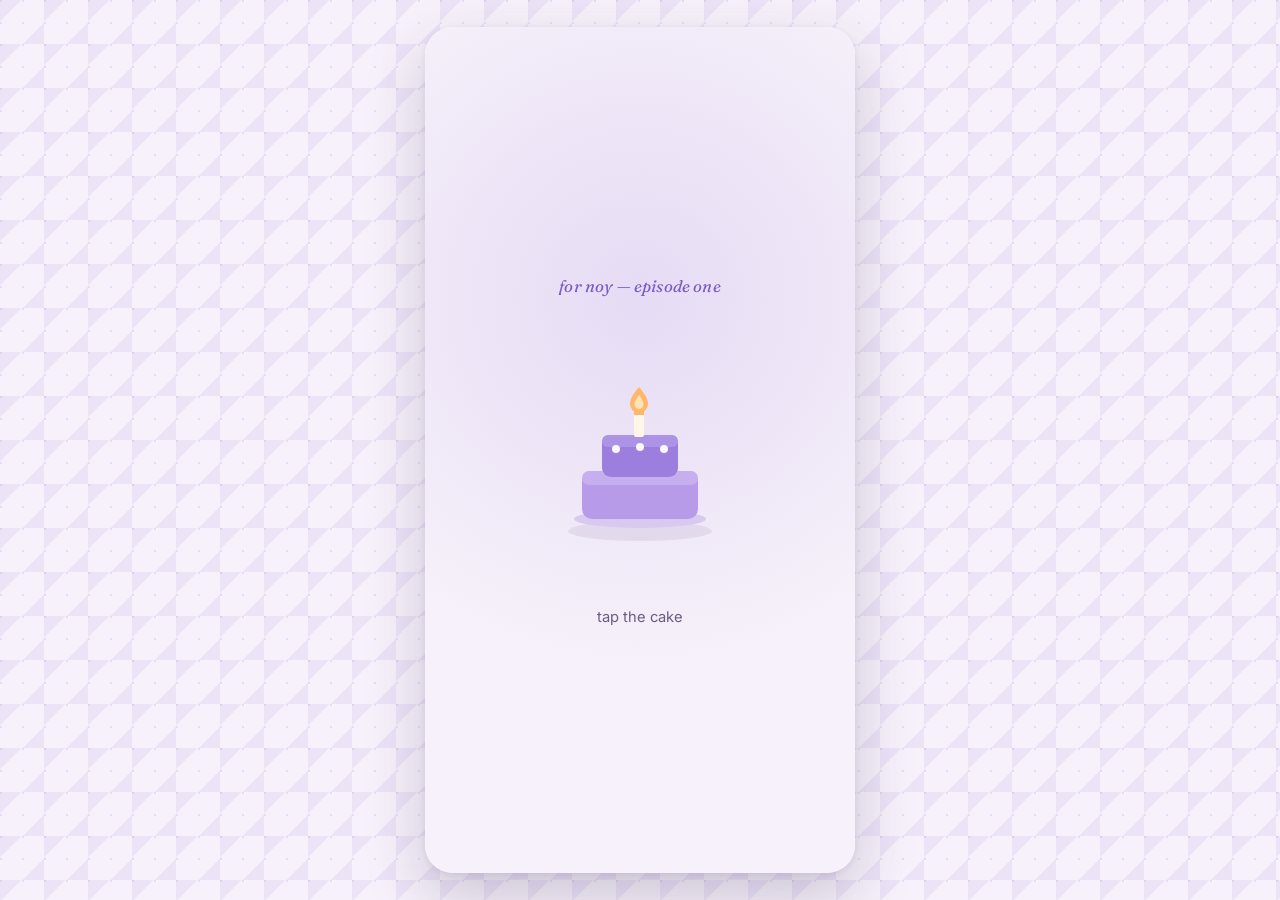
==== index.html @ b40fcf57 "Add files via upload" ====
<!DOCTYPE html>
<html lang="en">
<head>
<meta charset="UTF-8">
<meta name="viewport" content="width=device-width, initial-scale=1.0, maximum-scale=1.0">
<title>happy 21st, noy 🕯️</title>
<link rel="stylesheet" href="style.css">
</head>
<body>

<div class="frame" id="frame">

  <!-- ============ PAGE 1: LANDING — cake only ============ -->
  <section class="page is-active" id="page-landing" data-page="landing">
    <p class="landing-eyebrow">for noy — episode one</p>
    <button class="cake-tap-zone" id="landing-cake-btn" aria-label="Tap the cake to begin">
      <div class="cake-wrap" id="landing-cake">
        <!-- cake svg injected here by script.js (shared with finale) -->
      </div>
    </button>
    <p class="prompt-text">tap the cake</p>
  </section>

  <!-- ============ PAGE 2: MENU ============ -->
  <section class="page" id="page-menu" data-page="menu">
    <div class="menu-header">
      <h1 class="menu-title">happy 21st, noy</h1>
      <p class="menu-sub">pick where to start</p>
    </div>
    <div class="menu-grid">
      <button class="menu-card" data-goto="photos">
        <svg class="icon" viewBox="0 0 24 24" fill="none" stroke="currentColor" stroke-width="1.6"><rect x="3" y="5" width="18" height="15" rx="2"/><circle cx="8.5" cy="10.5" r="1.5"/><path d="M21 16l-5-5-9 9"/></svg>
        <span class="label">Photos</span>
      </button>
      <button class="menu-card" data-goto="music">
        <svg class="icon" viewBox="0 0 24 24" fill="none" stroke="currentColor" stroke-width="1.6"><path d="M9 18V5l12-2v13"/><circle cx="6" cy="18" r="3"/><circle cx="18" cy="16" r="3"/></svg>
        <span class="label">Music</span>
      </button>
      <button class="menu-card" data-goto="video">
        <svg class="icon" viewBox="0 0 24 24" fill="none" stroke="currentColor" stroke-width="1.6"><rect x="2" y="5" width="15" height="14" rx="2"/><path d="M17 10l5-3v10l-5-3"/></svg>
        <span class="label">Video</span>
      </button>
      <button class="menu-card" data-goto="flowers">
        <svg class="icon" viewBox="0 0 24 24" fill="none" stroke="currentColor" stroke-width="1.6"><circle cx="12" cy="8" r="3"/><circle cx="7" cy="13" r="3"/><circle cx="17" cy="13" r="3"/><path d="M12 21v-7"/></svg>
        <span class="label">Flowers</span>
      </button>
      <button class="menu-card" data-goto="letter" style="grid-column: 1 / -1;">
        <svg class="icon" viewBox="0 0 24 24" fill="none" stroke="currentColor" stroke-width="1.6"><rect x="3" y="5" width="18" height="14" rx="2"/><path d="M3 6l9 7 9-7"/></svg>
        <span class="label">The Letter</span>
      </button>
      <button class="menu-card finale-card" data-goto="finale">
        <svg class="icon" viewBox="0 0 24 24" fill="none" stroke="currentColor" stroke-width="1.6"><path d="M12 2c0 2-2 3-2 5a2 2 0 0 0 4 0c0-2-2-3-2-5z"/><path d="M6 21v-7a6 6 0 0 1 12 0v7"/><path d="M4 21h16"/></svg>
        <span class="label">One More Thing</span>
      </button>
    </div>
  </section>

  <!-- ============ PAGE 3: PHOTOS ============ -->
  <section class="page" id="page-photos" data-page="photos">
    <div class="subpage-header">
      <button class="back-btn" data-back aria-label="Back to menu">
        <svg width="18" height="18" viewBox="0 0 24 24" fill="none" stroke="currentColor" stroke-width="2"><path d="M15 18l-6-6 6-6"/></svg>
      </button>
      <h2 class="subpage-title">Photos</h2>
    </div>
    <div class="subpage-body">
      <div class="photo-grid" id="photo-grid"></div>
    </div>
  </section>

  <!-- ============ PAGE 4: MUSIC ============ -->
  <section class="page" id="page-music" data-page="music">
    <div class="subpage-header">
      <button class="back-btn" data-back aria-label="Back to menu">
        <svg width="18" height="18" viewBox="0 0 24 24" fill="none" stroke="currentColor" stroke-width="2"><path d="M15 18l-6-6 6-6"/></svg>
      </button>
      <h2 class="subpage-title">Music</h2>
    </div>
    <div class="subpage-body">
      <div class="music-featured">
        <p class="music-featured-label">featured track</p>
        <p class="music-featured-title" id="featured-title"></p>
        <p class="music-featured-artist" id="featured-artist"></p>
        <div id="featured-embed-slot"></div>
      </div>
      <ul class="tracklist" id="tracklist"></ul>
    </div>
  </section>

  <!-- ============ PAGE 5: VIDEO ============ -->
  <section class="page" id="page-video" data-page="video">
    <div class="subpage-header">
      <button class="back-btn" data-back aria-label="Back to menu">
        <svg width="18" height="18" viewBox="0 0 24 24" fill="none" stroke="currentColor" stroke-width="2"><path d="M15 18l-6-6 6-6"/></svg>
      </button>
      <h2 class="subpage-title">Video</h2>
    </div>
    <div class="subpage-body">
      <div class="video-wrap" id="video-wrap"></div>
    </div>
  </section>

  <!-- ============ PAGE 6: FLOWERS ============ -->
  <section class="page" id="page-flowers" data-page="flowers">
    <div class="subpage-header">
      <button class="back-btn" data-back aria-label="Back to menu">
        <svg width="18" height="18" viewBox="0 0 24 24" fill="none" stroke="currentColor" stroke-width="2"><path d="M15 18l-6-6 6-6"/></svg>
      </button>
      <h2 class="subpage-title">Flowers</h2>
    </div>
    <div class="subpage-body">
      <div class="flower-field" id="flower-field"></div>
      <div id="flower-notes"></div>
    </div>
  </section>

  <!-- ============ PAGE 7: LETTER ============ -->
  <section class="page" id="page-letter" data-page="letter">
    <div class="subpage-header">
      <button class="back-btn" data-back aria-label="Back to menu">
        <svg width="18" height="18" viewBox="0 0 24 24" fill="none" stroke="currentColor" stroke-width="2"><path d="M15 18l-6-6 6-6"/></svg>
      </button>
      <h2 class="subpage-title">The Letter</h2>
    </div>
    <div class="subpage-body">
      <p class="letter-body" id="letter-body"></p>
    </div>
  </section>

  <!-- ============ PAGE 8: FINALE ============ -->
  <section class="page" id="page-finale" data-page="finale">
    <div class="subpage-header" style="border-bottom:none;">
      <button class="back-btn" data-back aria-label="Back to menu">
        <svg width="18" height="18" viewBox="0 0 24 24" fill="none" stroke="currentColor" stroke-width="2"><path d="M15 18l-6-6 6-6"/></svg>
      </button>
    </div>
    <div class="finale-stage">
      <div class="finale-cake-slot" id="finale-cake-slot">
        <button class="cake-tap-zone" id="finale-cake-btn" aria-label="Blow out the candle">
          <div class="cake-wrap" id="finale-cake"></div>
        </button>
      </div>
      <div class="finale-message" id="finale-message">
        <p class="finale-message-title">happy birthday, noy</p>
        <p class="finale-message-body" id="finale-message-body"></p>
      </div>
    </div>
    <p class="finale-hint" id="finale-hint">tap the candle to blow it out</p>
    <audio id="hbd-audio" preload="none"></audio>
  </section>

</div>

<!-- Lightbox for photo enlarge -->
<div class="lightbox" id="lightbox">
  <button class="lightbox-close" id="lightbox-close" aria-label="Close">
    <svg width="20" height="20" viewBox="0 0 24 24" fill="none" stroke="white" stroke-width="2"><path d="M18 6L6 18M6 6l12 12"/></svg>
  </button>
  <img id="lightbox-img" src="" alt="">
</div>

<script src="assets/media.js"></script>
<script src="script.js"></script>
</body>
</html>
---- style.css ----
/* ============================================================
   Noy's 21st — style.css
   Palette:  base #F6F1FA | ink #2B1E3D | accent #9B7EDE
             secondary #D9C9F0 | flame #FFB86B | deep #3D2C56
   Type:     "Fraunces" (display/serif) + "Inter" (ui/sans)
   ============================================================ */

@import url('https://fonts.googleapis.com/css2?family=Fraunces:ital,opsz,wght@0,9..144,400;0,9..144,500;0,9..144,600;1,9..144,500&family=Inter:wght@400;500;600&display=swap');

:root {
  --base: #F6F1FA;
  --ink: #2B1E3D;
  --ink-soft: #6B5C82;
  --accent: #9B7EDE;
  --accent-deep: #7B5BC4;
  --secondary: #D9C9F0;
  --flame: #FFB86B;
  --deep: #3D2C56;
  --card: #FFFFFF;

  --ease: cubic-bezier(0.22, 0.61, 0.36, 1);
  --ease-slow: cubic-bezier(0.16, 0.84, 0.44, 1);

  --serif: 'Fraunces', Georgia, serif;
  --sans: 'Inter', -apple-system, BlinkMacSystemFont, sans-serif;
}

* { box-sizing: border-box; }

html, body {
  margin: 0;
  padding: 0;
  height: 100%;
  font-family: var(--sans);
  color: var(--ink);
  background: var(--base);
}

body {
  min-height: 100vh;
  display: flex;
  align-items: center;
  justify-content: center;
  overflow: hidden;
  /* scrapbook / checkered textured background */
  background-color: var(--base);
  background-image:
    radial-gradient(circle at 1px 1px, rgba(155,126,222,0.18) 1.4px, transparent 0),
    linear-gradient(135deg, rgba(217,201,240,0.35) 25%, transparent 25%),
    linear-gradient(315deg, rgba(217,201,240,0.35) 25%, transparent 25%);
  background-size: 22px 22px, 44px 44px, 44px 44px;
  background-position: 0 0, 0 0, 0 0;
}

@media (prefers-reduced-motion: reduce) {
  *, *::before, *::after {
    animation-duration: 0.001ms !important;
    animation-iteration-count: 1 !important;
    transition-duration: 0.001ms !important;
    scroll-behavior: auto !important;
  }
}

button, a { font-family: inherit; }
button:focus-visible, a:focus-visible, [tabindex]:focus-visible {
  outline: 3px solid var(--accent-deep);
  outline-offset: 3px;
  border-radius: 6px;
}

/* ---------------- Frame: the little "book" everything lives in ---------------- */

.frame {
  position: relative;
  width: min(430px, 94vw);
  height: min(860px, 94vh);
  background: var(--card);
  border-radius: 28px;
  box-shadow:
    0 2px 6px rgba(61, 44, 86, 0.08),
    0 24px 60px rgba(61, 44, 86, 0.22);
  overflow: hidden;
  isolation: isolate;
}

.page {
  position: absolute;
  inset: 0;
  display: flex;
  flex-direction: column;
  opacity: 0;
  visibility: hidden;
  pointer-events: none;
  transform: translateX(24px);
  transition: opacity 480ms var(--ease-slow), transform 480ms var(--ease-slow), visibility 0s linear 480ms;
}

.page.is-active {
  opacity: 1;
  visibility: visible;
  pointer-events: auto;
  transform: translateX(0);
  transition: opacity 480ms var(--ease-slow), transform 480ms var(--ease-slow), visibility 0s linear 0s;
}

.page.is-leaving {
  transform: translateX(-24px);
}

/* ---------------- Landing (cake only) ---------------- */

#page-landing {
  align-items: center;
  justify-content: center;
  text-align: center;
  gap: 18px;
  background:
    radial-gradient(circle at 50% 32%, rgba(217,201,240,0.55), transparent 60%),
    var(--base);
}

.landing-eyebrow {
  font-family: var(--serif);
  font-style: italic;
  font-size: 1.05rem;
  color: var(--accent-deep);
  letter-spacing: 0.01em;
}

.cake-tap-zone {
  background: none;
  border: none;
  cursor: pointer;
  padding: 12px;
  border-radius: 24px;
}

.prompt-text {
  font-size: 0.92rem;
  color: var(--ink-soft);
  animation: pulse 2.6s ease-in-out infinite;
}

@keyframes pulse {
  0%, 100% { opacity: 0.55; }
  50% { opacity: 1; }
}

/* ---------------- Cake SVG (shared: landing + finale) ---------------- */

.cake-wrap {
  position: relative;
  width: 220px;
  height: 220px;
  transition: transform 1100ms var(--ease-slow);
}

.flame {
  transform-origin: 50% 100%;
  animation: flicker 1.6s ease-in-out infinite;
}
@keyframes flicker {
  0%, 100% { transform: scaleY(1) rotate(-1deg); }
  50% { transform: scaleY(1.08) rotate(1.5deg); }
}
.flame.is-out { animation: none; opacity: 0; transition: opacity 340ms var(--ease); }

.smoke {
  opacity: 0;
  transform: translateY(0) scale(0.6);
}
.smoke.is-active {
  animation: smoke-rise 1400ms var(--ease-slow) forwards;
}
@keyframes smoke-rise {
  0% { opacity: 0.5; transform: translateY(0) scale(0.6); }
  100% { opacity: 0; transform: translateY(-38px) scale(1.4); }
}

/* ---------------- Menu page ---------------- */

#page-menu {
  padding: 30px 26px 26px;
  gap: 20px;
}

.menu-header {
  text-align: center;
}

.menu-title {
  font-family: var(--serif);
  font-weight: 600;
  font-size: 1.6rem;
  margin: 0;
}

.menu-sub {
  color: var(--ink-soft);
  font-size: 0.88rem;
  margin-top: 4px;
}

.menu-grid {
  flex: 1;
  display: grid;
  grid-template-columns: 1fr 1fr;
  gap: 14px;
  overflow-y: auto;
  padding-bottom: 6px;
}

.menu-card {
  border: none;
  cursor: pointer;
  border-radius: 20px;
  padding: 20px 14px;
  display: flex;
  flex-direction: column;
  align-items: flex-start;
  gap: 30px;
  background: linear-gradient(155deg, #FBF8FD 0%, var(--secondary) 130%);
  color: var(--ink);
  text-align: left;
  transition: transform 260ms var(--ease), box-shadow 260ms var(--ease);
  box-shadow: 0 1px 2px rgba(61,44,86,0.06);
}

.menu-card:hover, .menu-card:focus-visible {
  transform: translateY(-3px);
  box-shadow: 0 12px 24px rgba(123, 91, 196, 0.22);
}

.menu-card .icon { width: 30px; height: 30px; color: var(--accent-deep); }

.menu-card .label {
  font-family: var(--serif);
  font-weight: 500;
  font-size: 1.08rem;
}

.menu-card.finale-card {
  grid-column: 1 / -1;
  flex-direction: row;
  align-items: center;
  justify-content: center;
  gap: 12px;
  background: linear-gradient(135deg, var(--deep), var(--accent-deep));
  color: #fff;
}
.menu-card.finale-card .label { color: #fff; }
.menu-card.finale-card .icon { color: var(--flame); width: 24px; height: 24px; }

/* ---------------- Sub pages (photos/music/video/flowers/letter) ---------------- */

.subpage-header {
  display: flex;
  align-items: center;
  gap: 10px;
  padding: 20px 20px 14px;
  border-bottom: 1px solid rgba(155,126,222,0.14);
}

.back-btn {
  background: var(--secondary);
  border: none;
  border-radius: 12px;
  width: 36px;
  height: 36px;
  display: flex;
  align-items: center;
  justify-content: center;
  cursor: pointer;
  color: var(--deep);
  flex-shrink: 0;
  transition: background 200ms var(--ease);
}
.back-btn:hover { background: var(--accent); color: #fff; }

.subpage-title {
  font-family: var(--serif);
  font-weight: 600;
  font-size: 1.25rem;
  margin: 0;
}

.subpage-body {
  flex: 1;
  overflow-y: auto;
  padding: 18px 20px 26px;
}

/* --- Photos --- */

.photo-grid {
  display: grid;
  grid-template-columns: 1fr 1fr;
  gap: 12px;
}

.photo-card {
  position: relative;
  border-radius: 8px;
  overflow: hidden;
  background: #EFE8F8;
  border: 6px solid #fff;
  box-shadow: 0 3px 10px rgba(61,44,86,0.16);
  cursor: pointer;
  transition: transform 220ms var(--ease);
}
.photo-card:nth-child(3n+1) { transform: rotate(-2.2deg); }
.photo-card:nth-child(3n+2) { transform: rotate(1.6deg); }
.photo-card:nth-child(3n)   { transform: rotate(-0.6deg); }
.photo-card:hover, .photo-card:focus-visible { transform: scale(1.04) rotate(0deg); z-index: 2; }

.photo-card img {
  display: block;
  width: 100%;
  aspect-ratio: 4 / 5;
  object-fit: cover;
  background: #EFE8F8;
}

.lightbox {
  position: fixed;
  inset: 0;
  background: rgba(43, 30, 61, 0.86);
  display: flex;
  align-items: center;
  justify-content: center;
  z-index: 50;
  opacity: 0;
  pointer-events: none;
  transition: opacity 260ms var(--ease);
}
.lightbox.is-open { opacity: 1; pointer-events: auto; }
.lightbox img {
  max-width: 88vw;
  max-height: 82vh;
  border-radius: 10px;
  box-shadow: 0 20px 50px rgba(0,0,0,0.4);
}
.lightbox-close {
  position: absolute;
  top: 18px; right: 18px;
  width: 40px; height: 40px;
  border-radius: 50%;
  background: rgba(255,255,255,0.14);
  border: none;
  color: #fff;
  cursor: pointer;
  display: flex; align-items: center; justify-content: center;
}

/* --- Music --- */

.music-featured {
  background: linear-gradient(150deg, var(--secondary), #FBF8FD);
  border-radius: 16px;
  padding: 18px;
  margin-bottom: 18px;
}
.music-featured-label { font-size: 0.78rem; color: var(--accent-deep); margin: 0 0 6px; }
.music-featured-title { font-family: var(--serif); font-size: 1.15rem; margin: 0; }
.music-featured-artist { color: var(--ink-soft); font-size: 0.9rem; margin: 2px 0 12px; }
.music-embed { width: 100%; border-radius: 10px; border: none; min-height: 152px; background: #fff; }
.music-embed-placeholder {
  display: flex; align-items: center; justify-content: center;
  min-height: 96px; border-radius: 10px; background: rgba(255,255,255,0.6);
  color: var(--ink-soft); font-size: 0.85rem; text-align: center; padding: 10px;
}

.tracklist { list-style: none; margin: 0; padding: 0; }
.tracklist li {
  display: flex; align-items: center; gap: 12px;
  padding: 12px 4px; border-bottom: 1px solid rgba(155,126,222,0.14);
}
.track-index { color: var(--ink-soft); font-size: 0.85rem; width: 18px; }
.track-title { font-weight: 500; font-size: 0.94rem; }
.track-artist { color: var(--ink-soft); font-size: 0.82rem; }

/* --- Video --- */

.video-wrap {
  border-radius: 14px;
  overflow: hidden;
  background: var(--deep);
  aspect-ratio: 16/10;
}
.video-wrap video { width: 100%; height: 100%; object-fit: cover; display: block; }
.video-placeholder {
  height: 100%; display: flex; align-items: center; justify-content: center;
  color: #fff; text-align: center; padding: 20px; font-size: 0.9rem; opacity: 0.85;
}

/* --- Flowers --- */

.flower-field {
  display: grid;
  grid-template-columns: repeat(3, 1fr);
  gap: 16px 8px;
  margin-bottom: 20px;
}

.flower {
  display: flex;
  justify-content: center;
  opacity: 0;
  transform: translateY(6px) scale(0.85);
}
.flower.is-bloomed {
  animation: bloom-in 900ms var(--ease-slow) forwards;
}
@keyframes bloom-in {
  0% { opacity: 0; transform: translateY(6px) scale(0.7); }
  60% { opacity: 1; }
  100% { opacity: 1; transform: translateY(0) scale(1); }
}
.petal {
  transform-origin: 50% 100%;
  transform: scale(0);
  animation: petal-open 480ms var(--ease-slow) forwards;
}

.flower-note {
  background: #FBF8FD;
  border-left: 3px solid var(--accent);
  border-radius: 4px 10px 10px 4px;
  padding: 12px 14px;
  font-family: var(--serif);
  font-style: italic;
  font-size: 0.95rem;
  color: var(--ink);
  margin-bottom: 10px;
  opacity: 0;
  transform: translateY(6px);
}
.flower-note.is-shown {
  animation: bloom-in 640ms var(--ease-slow) forwards;
}

/* --- Letter --- */

.letter-body {
  font-family: var(--serif);
  font-size: 1.02rem;
  line-height: 1.7;
  white-space: pre-wrap;
}
.letter-sign {
  margin-top: 18px;
  color: var(--accent-deep);
}

/* ---------------- Finale ---------------- */

#page-finale {
  align-items: center;
  justify-content: center;
  position: relative;
  background:
    radial-gradient(circle at 50% 30%, rgba(217,201,240,0.6), transparent 60%),
    var(--base);
  overflow: hidden;
}

.finale-stage {
  position: relative;
  width: 100%;
  height: 100%;
  display: flex;
  align-items: center;
  justify-content: center;
}

.finale-cake-slot {
  position: absolute;
  left: 50%;
  top: 50%;
  transform: translate(-50%, -50%);
  transition: left 1000ms var(--ease-slow), top 1000ms var(--ease-slow);
}

.finale-cake-slot.is-shifted {
  left: 26%;
}

.finale-message {
  position: absolute;
  right: -100%;
  top: 50%;
  transform: translateY(-50%);
  width: 62%;
  max-width: 280px;
  background: var(--card);
  border-radius: 18px;
  padding: 22px 20px;
  box-shadow: 0 18px 40px rgba(61,44,86,0.25);
  transition: right 900ms var(--ease-slow);
}
.finale-message.is-in {
  right: 6%;
}

.finale-message-title {
  font-family: var(--serif);
  font-size: 1.1rem;
  margin: 0 0 8px;
  color: var(--accent-deep);
}
.finale-message-body {
  font-family: var(--serif);
  font-size: 0.92rem;
  line-height: 1.6;
  white-space: pre-wrap;
  max-height: 46vh;
  overflow-y: auto;
}

.finale-hint {
  position: absolute;
  bottom: 26px;
  left: 50%;
  transform: translateX(-50%);
  font-size: 0.82rem;
  color: var(--ink-soft);
  opacity: 0.8;
}

/* scrollbars, kept quiet */
.subpage-body::-webkit-scrollbar, .menu-grid::-webkit-scrollbar, .finale-message-body::-webkit-scrollbar { width: 6px; }
.subpage-body::-webkit-scrollbar-thumb, .menu-grid::-webkit-scrollbar-thumb, .finale-message-body::-webkit-scrollbar-thumb {
  background: var(--secondary); border-radius: 10px;
}

@media (max-width: 380px) {
  .frame { border-radius: 20px; }
  .menu-title { font-size: 1.4rem; }
}
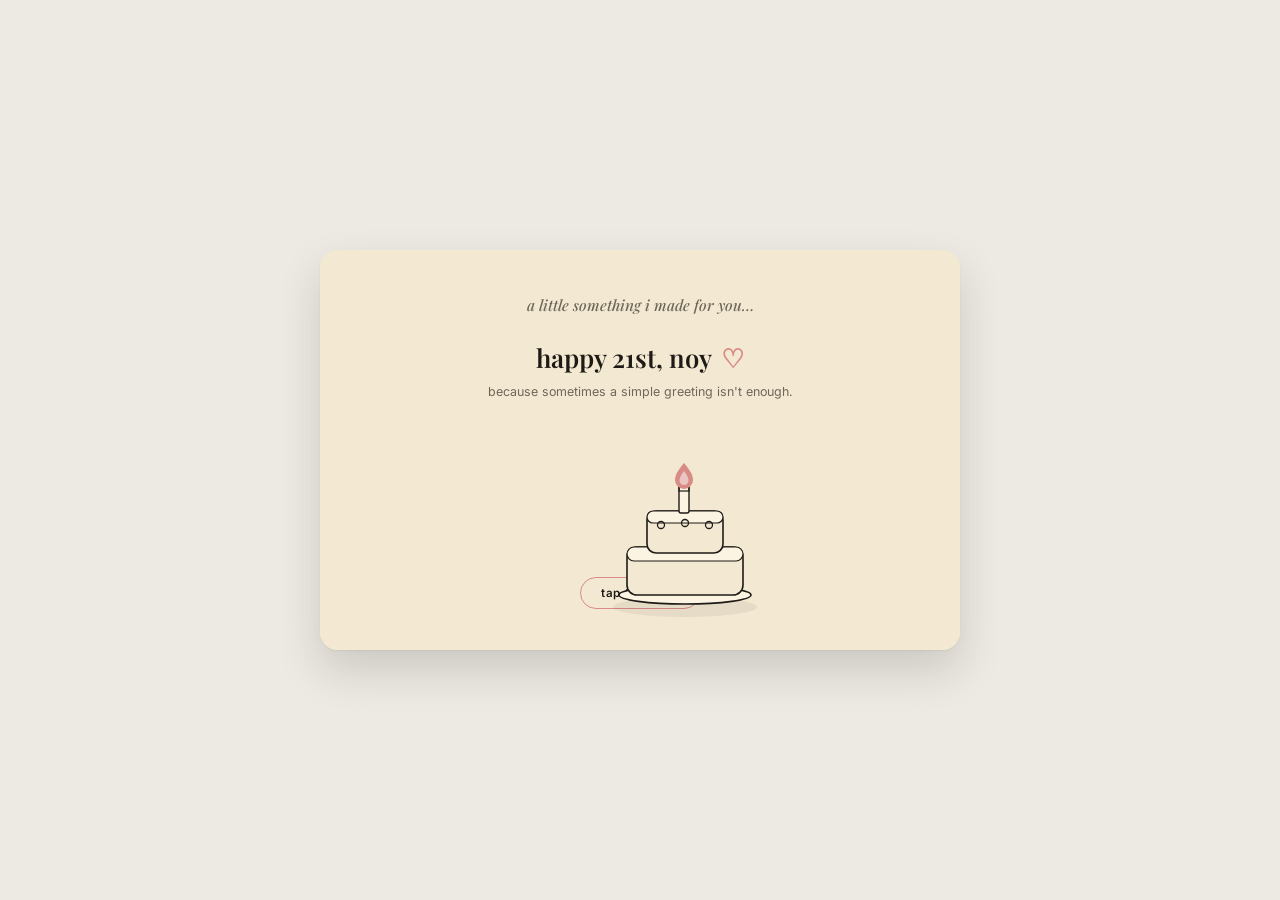
==== commit db97f8b6: "Add files via upload" ====
--- a/index.html
+++ b/index.html
@@ -12,7 +12,9 @@
 
   <!-- ============ PAGE 1: LANDING — cake only ============ -->
   <section class="page is-active" id="page-landing" data-page="landing">
-    <p class="landing-eyebrow">for noy — episode one</p>
+    <p class="landing-eyebrow">a little something i made for you…</p>
+    <h1 class="landing-title">happy 21st, noy <span class="heart">♡</span></h1>
+    <p class="landing-sub">because sometimes a simple greeting isn't enough.</p>
     <button class="cake-tap-zone" id="landing-cake-btn" aria-label="Tap the cake to begin">
       <div class="cake-wrap" id="landing-cake">
         <!-- cake svg injected here by script.js (shared with finale) -->
@@ -24,8 +26,8 @@
   <!-- ============ PAGE 2: MENU ============ -->
   <section class="page" id="page-menu" data-page="menu">
     <div class="menu-header">
-      <h1 class="menu-title">happy 21st, noy</h1>
-      <p class="menu-sub">pick where to start</p>
+      <h1 class="menu-title">a little world for you</h1>
+      <p class="menu-sub">there's a few things waiting for you…</p>
     </div>
     <div class="menu-grid">
       <button class="menu-card" data-goto="photos">
@@ -44,13 +46,13 @@
         <svg class="icon" viewBox="0 0 24 24" fill="none" stroke="currentColor" stroke-width="1.6"><circle cx="12" cy="8" r="3"/><circle cx="7" cy="13" r="3"/><circle cx="17" cy="13" r="3"/><path d="M12 21v-7"/></svg>
         <span class="label">Flowers</span>
       </button>
-      <button class="menu-card" data-goto="letter" style="grid-column: 1 / -1;">
+      <button class="menu-card" data-goto="letter">
         <svg class="icon" viewBox="0 0 24 24" fill="none" stroke="currentColor" stroke-width="1.6"><rect x="3" y="5" width="18" height="14" rx="2"/><path d="M3 6l9 7 9-7"/></svg>
-        <span class="label">The Letter</span>
+        <span class="label">Letter</span>
       </button>
       <button class="menu-card finale-card" data-goto="finale">
-        <svg class="icon" viewBox="0 0 24 24" fill="none" stroke="currentColor" stroke-width="1.6"><path d="M12 2c0 2-2 3-2 5a2 2 0 0 0 4 0c0-2-2-3-2-5z"/><path d="M6 21v-7a6 6 0 0 1 12 0v7"/><path d="M4 21h16"/></svg>
-        <span class="label">One More Thing</span>
+        <svg class="icon" viewBox="0 0 24 24" fill="none" stroke="currentColor" stroke-width="1.6"><rect x="6" y="10" width="12" height="9" rx="1.5"/><path d="M9 10c0-2.2 1.3-4 3-4s3 1.8 3 4"/><path d="M12 4.5v1.5"/></svg>
+        <span class="label">Cake</span>
       </button>
     </div>
   </section>
@@ -64,6 +66,7 @@
       <h2 class="subpage-title">Photos</h2>
     </div>
     <div class="subpage-body">
+      <p class="subpage-note">our memories, a collection of little moments i never want to forget.</p>
       <div class="photo-grid" id="photo-grid"></div>
     </div>
   </section>
@@ -109,7 +112,7 @@
       <h2 class="subpage-title">Flowers</h2>
     </div>
     <div class="subpage-body">
-      <div class="flower-field" id="flower-field"></div>
+      <div class="bouquet-stage" id="bouquet-stage"></div>
       <div id="flower-notes"></div>
     </div>
   </section>
@@ -123,7 +126,7 @@
       <h2 class="subpage-title">The Letter</h2>
     </div>
     <div class="subpage-body">
-      <p class="letter-body" id="letter-body"></p>
+      <p class="letter-body" id="letter-body">Loading the letter…</p>
     </div>
   </section>
 
--- a/style.css
+++ b/style.css
@@ -1,27 +1,30 @@
 /* ============================================================
    Noy's 21st — style.css
-   Palette:  base #F6F1FA | ink #2B1E3D | accent #9B7EDE
-             secondary #D9C9F0 | flame #FFB86B | deep #3D2C56
-   Type:     "Fraunces" (display/serif) + "Inter" (ui/sans)
+   Palette:  cream #F3E8D2 | cream-light #FBF4E3 | backdrop #EDEAE3
+             ink #1E1B16 | ink-soft #6E6759 | rose (single accent) #D98C86
+   Type:     "Playfair Display" (serif headlines/eyebrow) + "Inter" (ui/sans)
    ============================================================ */
 
-@import url('https://fonts.googleapis.com/css2?family=Fraunces:ital,opsz,wght@0,9..144,400;0,9..144,500;0,9..144,600;1,9..144,500&family=Inter:wght@400;500;600&display=swap');
+@import url('https://fonts.googleapis.com/css2?family=Playfair+Display:ital,wght@0,500;0,600;0,700;1,500;1,600&family=Inter:wght@400;500;600&display=swap');
 
 :root {
-  --base: #F6F1FA;
-  --ink: #2B1E3D;
-  --ink-soft: #6B5C82;
-  --accent: #9B7EDE;
-  --accent-deep: #7B5BC4;
-  --secondary: #D9C9F0;
-  --flame: #FFB86B;
-  --deep: #3D2C56;
-  --card: #FFFFFF;
+  --cream: #F3E8D2;
+  --cream-light: #FBF4E3;
+  --page: #EDEAE3;
+  --ink: #1E1B16;
+  --ink-soft: #6E6759;
+  --rose: #D98C86;
+  --rose-soft: #E9C6C2;
+  --leaf: #8FA37E;
+  --card: #F3E8D2;
+  --wrap: #FBF4E3;
+  --wrap-line: #1E1B16;
+  --accent-deep: #D98C86;
 
   --ease: cubic-bezier(0.22, 0.61, 0.36, 1);
   --ease-slow: cubic-bezier(0.16, 0.84, 0.44, 1);
 
-  --serif: 'Fraunces', Georgia, serif;
+  --serif: 'Playfair Display', Georgia, serif;
   --sans: 'Inter', -apple-system, BlinkMacSystemFont, sans-serif;
 }
 
@@ -33,7 +36,7 @@
   height: 100%;
   font-family: var(--sans);
   color: var(--ink);
-  background: var(--base);
+  background: var(--page);
 }
 
 body {
@@ -42,14 +45,7 @@
   align-items: center;
   justify-content: center;
   overflow: hidden;
-  /* scrapbook / checkered textured background */
-  background-color: var(--base);
-  background-image:
-    radial-gradient(circle at 1px 1px, rgba(155,126,222,0.18) 1.4px, transparent 0),
-    linear-gradient(135deg, rgba(217,201,240,0.35) 25%, transparent 25%),
-    linear-gradient(315deg, rgba(217,201,240,0.35) 25%, transparent 25%);
-  background-size: 22px 22px, 44px 44px, 44px 44px;
-  background-position: 0 0, 0 0, 0 0;
+  background: var(--page);
 }
 
 @media (prefers-reduced-motion: reduce) {
@@ -63,22 +59,23 @@
 
 button, a { font-family: inherit; }
 button:focus-visible, a:focus-visible, [tabindex]:focus-visible {
-  outline: 3px solid var(--accent-deep);
+  outline: 2px solid var(--ink);
   outline-offset: 3px;
-  border-radius: 6px;
-}
-
-/* ---------------- Frame: the little "book" everything lives in ---------------- */
+  border-radius: 4px;
+}
+
+/* ---------------- Frame: a landscape "keepsake card" everything lives in ---------------- */
 
 .frame {
   position: relative;
-  width: min(430px, 94vw);
-  height: min(860px, 94vh);
-  background: var(--card);
-  border-radius: 28px;
+  width: min(640px, 94vw);
+  aspect-ratio: 16 / 10;
+  max-height: 92vh;
+  background: var(--cream);
+  border-radius: 18px;
   box-shadow:
-    0 2px 6px rgba(61, 44, 86, 0.08),
-    0 24px 60px rgba(61, 44, 86, 0.22);
+    0 1px 2px rgba(30, 27, 22, 0.06),
+    0 20px 44px rgba(30, 27, 22, 0.16);
   overflow: hidden;
   isolation: isolate;
 }
@@ -107,42 +104,63 @@
   transform: translateX(-24px);
 }
 
-/* ---------------- Landing (cake only) ---------------- */
+/* ---------------- Landing ---------------- */
 
 #page-landing {
   align-items: center;
   justify-content: center;
   text-align: center;
-  gap: 18px;
-  background:
-    radial-gradient(circle at 50% 32%, rgba(217,201,240,0.55), transparent 60%),
-    var(--base);
+  gap: 10px;
+  padding: 16px;
+  background: var(--cream);
 }
 
 .landing-eyebrow {
   font-family: var(--serif);
   font-style: italic;
-  font-size: 1.05rem;
-  color: var(--accent-deep);
-  letter-spacing: 0.01em;
+  font-weight: 500;
+  font-size: 0.95rem;
+  color: var(--ink-soft);
+}
+
+.landing-title {
+  font-family: var(--serif);
+  font-weight: 600;
+  font-size: 1.6rem;
+  margin: 0;
+  color: var(--ink);
+}
+
+.landing-title .heart { color: var(--rose); margin-left: 4px; }
+
+.landing-sub {
+  font-size: 0.78rem;
+  color: var(--ink-soft);
+  margin: 0 0 4px;
 }
 
 .cake-tap-zone {
   background: none;
   border: none;
   cursor: pointer;
-  padding: 12px;
-  border-radius: 24px;
+  padding: 6px;
+  border-radius: 18px;
 }
 
 .prompt-text {
-  font-size: 0.92rem;
-  color: var(--ink-soft);
+  font-family: var(--sans);
+  font-size: 0.72rem;
+  font-weight: 600;
+  letter-spacing: 0.06em;
+  color: var(--ink);
+  border: 1px solid var(--rose);
+  border-radius: 999px;
+  padding: 8px 20px;
   animation: pulse 2.6s ease-in-out infinite;
 }
 
 @keyframes pulse {
-  0%, 100% { opacity: 0.55; }
+  0%, 100% { opacity: 0.6; }
   50% { opacity: 1; }
 }
 
@@ -150,8 +168,8 @@
 
 .cake-wrap {
   position: relative;
-  width: 220px;
-  height: 220px;
+  width: 130px;
+  height: 130px;
   transition: transform 1100ms var(--ease-slow);
 }
 
@@ -174,82 +192,77 @@
 }
 @keyframes smoke-rise {
   0% { opacity: 0.5; transform: translateY(0) scale(0.6); }
-  100% { opacity: 0; transform: translateY(-38px) scale(1.4); }
+  100% { opacity: 0; transform: translateY(-30px) scale(1.4); }
 }
 
 /* ---------------- Menu page ---------------- */
 
 #page-menu {
-  padding: 30px 26px 26px;
-  gap: 20px;
+  padding: 16px 18px 14px;
+  gap: 8px;
 }
 
 .menu-header {
   text-align: center;
+  padding-top: 2px;
 }
 
 .menu-title {
   font-family: var(--serif);
   font-weight: 600;
-  font-size: 1.6rem;
+  font-size: 1.15rem;
   margin: 0;
 }
 
 .menu-sub {
+  font-family: var(--serif);
+  font-style: italic;
   color: var(--ink-soft);
-  font-size: 0.88rem;
-  margin-top: 4px;
+  font-size: 0.78rem;
+  margin-top: 2px;
 }
 
 .menu-grid {
   flex: 1;
   display: grid;
-  grid-template-columns: 1fr 1fr;
-  gap: 14px;
+  grid-template-columns: repeat(3, 1fr);
+  grid-auto-rows: 1fr;
+  gap: 10px;
   overflow-y: auto;
-  padding-bottom: 6px;
+  padding-bottom: 2px;
 }
 
 .menu-card {
   border: none;
   cursor: pointer;
-  border-radius: 20px;
-  padding: 20px 14px;
+  border-radius: 12px;
+  padding: 8px 6px;
   display: flex;
   flex-direction: column;
-  align-items: flex-start;
-  gap: 30px;
-  background: linear-gradient(155deg, #FBF8FD 0%, var(--secondary) 130%);
+  align-items: center;
+  justify-content: center;
+  gap: 6px;
+  background: var(--cream-light);
   color: var(--ink);
-  text-align: left;
-  transition: transform 260ms var(--ease), box-shadow 260ms var(--ease);
-  box-shadow: 0 1px 2px rgba(61,44,86,0.06);
+  text-align: center;
+  transition: transform 220ms var(--ease), box-shadow 220ms var(--ease);
+  box-shadow: 0 1px 2px rgba(30,27,22,0.05);
 }
 
 .menu-card:hover, .menu-card:focus-visible {
-  transform: translateY(-3px);
-  box-shadow: 0 12px 24px rgba(123, 91, 196, 0.22);
-}
-
-.menu-card .icon { width: 30px; height: 30px; color: var(--accent-deep); }
+  transform: translateY(-2px);
+  box-shadow: 0 8px 18px rgba(30, 27, 22, 0.14);
+}
+
+.menu-card .icon { width: 26px; height: 26px; color: var(--ink); }
 
 .menu-card .label {
   font-family: var(--serif);
-  font-weight: 500;
-  font-size: 1.08rem;
-}
-
-.menu-card.finale-card {
-  grid-column: 1 / -1;
-  flex-direction: row;
-  align-items: center;
-  justify-content: center;
-  gap: 12px;
-  background: linear-gradient(135deg, var(--deep), var(--accent-deep));
-  color: #fff;
-}
-.menu-card.finale-card .label { color: #fff; }
-.menu-card.finale-card .icon { color: var(--flame); width: 24px; height: 24px; }
+  font-weight: 600;
+  font-size: 0.78rem;
+}
+
+.menu-card.finale-card .icon { color: var(--rose); }
 
 /* ---------------- Sub pages (photos/music/video/flowers/letter) ---------------- */
 
@@ -257,74 +270,94 @@
   display: flex;
   align-items: center;
   gap: 10px;
-  padding: 20px 20px 14px;
-  border-bottom: 1px solid rgba(155,126,222,0.14);
+  padding: 14px 16px 10px;
+  border-bottom: 1px solid rgba(30,27,22,0.10);
+  background: var(--cream);
 }
 
 .back-btn {
-  background: var(--secondary);
+  background: var(--cream-light);
   border: none;
-  border-radius: 12px;
-  width: 36px;
-  height: 36px;
+  border-radius: 10px;
+  width: 30px;
+  height: 30px;
   display: flex;
   align-items: center;
   justify-content: center;
   cursor: pointer;
-  color: var(--deep);
+  color: var(--ink);
   flex-shrink: 0;
-  transition: background 200ms var(--ease);
-}
-.back-btn:hover { background: var(--accent); color: #fff; }
+  transition: background 200ms var(--ease), color 200ms var(--ease);
+}
+.back-btn:hover { background: var(--ink); color: var(--cream); }
 
 .subpage-title {
   font-family: var(--serif);
   font-weight: 600;
-  font-size: 1.25rem;
+  font-size: 1.02rem;
   margin: 0;
 }
 
 .subpage-body {
   flex: 1;
   overflow-y: auto;
-  padding: 18px 20px 26px;
+  padding: 12px 16px 16px;
+  background: var(--cream);
+}
+
+.subpage-note {
+  font-family: var(--sans);
+  font-size: 0.72rem;
+  color: var(--ink-soft);
+  margin: 0 0 10px;
 }
 
 /* --- Photos --- */
 
 .photo-grid {
   display: grid;
-  grid-template-columns: 1fr 1fr;
-  gap: 12px;
+  grid-template-columns: 1fr 1fr 1fr;
+  gap: 8px;
 }
 
 .photo-card {
   position: relative;
-  border-radius: 8px;
+  border-radius: 6px;
   overflow: hidden;
-  background: #EFE8F8;
-  border: 6px solid #fff;
-  box-shadow: 0 3px 10px rgba(61,44,86,0.16);
+  background: var(--cream-light);
+  border: 3px solid #fff;
+  box-shadow: 0 2px 8px rgba(30,27,22,0.14);
   cursor: pointer;
-  transition: transform 220ms var(--ease);
-}
-.photo-card:nth-child(3n+1) { transform: rotate(-2.2deg); }
-.photo-card:nth-child(3n+2) { transform: rotate(1.6deg); }
-.photo-card:nth-child(3n)   { transform: rotate(-0.6deg); }
-.photo-card:hover, .photo-card:focus-visible { transform: scale(1.04) rotate(0deg); z-index: 2; }
+  transition: transform 200ms var(--ease);
+}
+.photo-card:nth-child(3n+1) { transform: rotate(-1.6deg); }
+.photo-card:nth-child(3n+2) { transform: rotate(1.2deg); }
+.photo-card:nth-child(3n)   { transform: rotate(-0.5deg); }
+.photo-card:hover, .photo-card:focus-visible { transform: scale(1.05) rotate(0deg); z-index: 2; }
 
 .photo-card img {
   display: block;
   width: 100%;
   aspect-ratio: 4 / 5;
   object-fit: cover;
-  background: #EFE8F8;
+  background: var(--cream-light);
+}
+
+.photo-fallback {
+  display: flex;
+  align-items: center;
+  justify-content: center;
+  aspect-ratio: 4 / 5;
+  font-size: 0.68rem;
+  color: var(--ink-soft);
+  text-align: center;
+  padding: 6px;
 }
 
 .lightbox {
   position: fixed;
   inset: 0;
-  background: rgba(43, 30, 61, 0.86);
+  background: rgba(30, 27, 22, 0.88);
   display: flex;
   align-items: center;
   justify-content: center;
@@ -337,7 +370,7 @@
 .lightbox img {
   max-width: 88vw;
   max-height: 82vh;
-  border-radius: 10px;
+  border-radius: 8px;
   box-shadow: 0 20px 50px rgba(0,0,0,0.4);
 }
 .lightbox-close {
@@ -355,83 +388,125 @@
 /* --- Music --- */
 
 .music-featured {
-  background: linear-gradient(150deg, var(--secondary), #FBF8FD);
-  border-radius: 16px;
-  padding: 18px;
-  margin-bottom: 18px;
-}
-.music-featured-label { font-size: 0.78rem; color: var(--accent-deep); margin: 0 0 6px; }
-.music-featured-title { font-family: var(--serif); font-size: 1.15rem; margin: 0; }
-.music-featured-artist { color: var(--ink-soft); font-size: 0.9rem; margin: 2px 0 12px; }
-.music-embed { width: 100%; border-radius: 10px; border: none; min-height: 152px; background: #fff; }
+  background: var(--cream-light);
+  border-radius: 12px;
+  padding: 12px;
+  margin-bottom: 12px;
+}
+.music-featured-label {
+  font-family: var(--serif); font-style: italic;
+  font-size: 0.72rem; color: var(--ink-soft); margin: 0 0 4px;
+}
+.music-featured-title { font-family: var(--serif); font-weight: 600; font-size: 1rem; margin: 0; }
+.music-featured-artist { color: var(--ink-soft); font-size: 0.78rem; margin: 2px 0 8px; }
+.music-embed { width: 100%; border-radius: 8px; border: none; min-height: 120px; background: #fff; }
 .music-embed-placeholder {
   display: flex; align-items: center; justify-content: center;
-  min-height: 96px; border-radius: 10px; background: rgba(255,255,255,0.6);
-  color: var(--ink-soft); font-size: 0.85rem; text-align: center; padding: 10px;
+  min-height: 72px; border-radius: 8px; background: rgba(255,255,255,0.5);
+  color: var(--ink-soft); font-size: 0.75rem; text-align: center; padding: 8px;
 }
 
 .tracklist { list-style: none; margin: 0; padding: 0; }
 .tracklist li {
-  display: flex; align-items: center; gap: 12px;
-  padding: 12px 4px; border-bottom: 1px solid rgba(155,126,222,0.14);
-}
-.track-index { color: var(--ink-soft); font-size: 0.85rem; width: 18px; }
-.track-title { font-weight: 500; font-size: 0.94rem; }
-.track-artist { color: var(--ink-soft); font-size: 0.82rem; }
+  display: flex; align-items: center; gap: 10px;
+  padding: 8px 2px; border-bottom: 1px solid rgba(30,27,22,0.10);
+}
+.track-index { color: var(--ink-soft); font-size: 0.75rem; width: 16px; }
+.track-title { font-weight: 500; font-size: 0.85rem; }
+.track-artist { color: var(--ink-soft); font-size: 0.72rem; }
 
 /* --- Video --- */
 
 .video-wrap {
-  border-radius: 14px;
+  border-radius: 10px;
   overflow: hidden;
-  background: var(--deep);
-  aspect-ratio: 16/10;
+  background: var(--ink);
+  aspect-ratio: 16/9;
 }
 .video-wrap video { width: 100%; height: 100%; object-fit: cover; display: block; }
 .video-placeholder {
   height: 100%; display: flex; align-items: center; justify-content: center;
-  color: #fff; text-align: center; padding: 20px; font-size: 0.9rem; opacity: 0.85;
-}
-
-/* --- Flowers --- */
-
-.flower-field {
-  display: grid;
-  grid-template-columns: repeat(3, 1fr);
-  gap: 16px 8px;
-  margin-bottom: 20px;
-}
-
-.flower {
-  display: flex;
-  justify-content: center;
+  color: var(--cream); text-align: center; padding: 16px; font-size: 0.78rem; opacity: 0.85;
+}
+
+/* --- Flowers: bouquet --- */
+
+.bouquet-stage {
+  display: flex;
+  justify-content: center;
+  margin: 2px 0 10px;
+}
+
+.bq-flower {
   opacity: 0;
-  transform: translateY(6px) scale(0.85);
-}
-.flower.is-bloomed {
-  animation: bloom-in 900ms var(--ease-slow) forwards;
-}
-@keyframes bloom-in {
-  0% { opacity: 0; transform: translateY(6px) scale(0.7); }
-  60% { opacity: 1; }
-  100% { opacity: 1; transform: translateY(0) scale(1); }
-}
-.petal {
+  transform-origin: 50% 85%;
+  transform: translateY(10px) scale(0.35) rotate(var(--r, 0deg));
+}
+.bq-flower.is-bloomed {
+  animation: bq-bloom 780ms var(--ease-slow) forwards;
+}
+.bq-flower.is-swaying {
+  animation: bq-sway var(--sway-dur, 4200ms) ease-in-out infinite alternate;
+  animation-delay: var(--sway-delay, 0ms);
+}
+@keyframes bq-bloom {
+  0%   { opacity: 0; transform: translateY(10px) scale(0.35) rotate(var(--r, 0deg)); }
+  65%  { opacity: 1; transform: translateY(-2px) scale(1.08) rotate(var(--r, 0deg)); }
+  100% { opacity: 1; transform: translateY(0) scale(1) rotate(var(--r, 0deg)); }
+}
+@keyframes bq-sway {
+  0%   { transform: translateY(0) scale(1) rotate(calc(var(--r, 0deg) - 1.6deg)); }
+  100% { transform: translateY(-2px) scale(1) rotate(calc(var(--r, 0deg) + 1.6deg)); }
+}
+
+.bq-petal {
   transform-origin: 50% 100%;
   transform: scale(0);
-  animation: petal-open 480ms var(--ease-slow) forwards;
+}
+.bq-flower.is-bloomed .bq-petal {
+  animation: petal-open 420ms var(--ease-slow) forwards;
+}
+@keyframes petal-open {
+  0%   { transform: scale(0); }
+  70%  { transform: scale(1.12); }
+  100% { transform: scale(1); }
+}
+
+.bq-leaf {
+  transform-origin: 50% 100%;
+  opacity: 0;
+  transform: scale(0.5) rotate(var(--lr, 0deg));
+}
+.bq-leaf.is-shown {
+  animation: leaf-in 600ms var(--ease-slow) forwards;
+}
+@keyframes leaf-in {
+  0%   { opacity: 0; transform: scale(0.5) rotate(var(--lr, 0deg)); }
+  100% { opacity: 1; transform: scale(1) rotate(var(--lr, 0deg)); }
+}
+
+.bq-wrap {
+  opacity: 0;
+  transform: translateY(8px);
+}
+.bq-wrap.is-shown {
+  animation: bloom-in 700ms var(--ease-slow) forwards;
+}
+@keyframes bloom-in {
+  0% { opacity: 0; transform: translateY(6px) scale(0.94); }
+  100% { opacity: 1; transform: translateY(0) scale(1); }
 }
 
 .flower-note {
-  background: #FBF8FD;
-  border-left: 3px solid var(--accent);
-  border-radius: 4px 10px 10px 4px;
-  padding: 12px 14px;
+  background: var(--cream-light);
+  border-left: 2px solid var(--rose);
+  border-radius: 3px 8px 8px 3px;
+  padding: 8px 10px;
   font-family: var(--serif);
   font-style: italic;
-  font-size: 0.95rem;
+  font-size: 0.82rem;
   color: var(--ink);
-  margin-bottom: 10px;
+  margin-bottom: 7px;
   opacity: 0;
   transform: translateY(6px);
 }
@@ -443,14 +518,10 @@
 
 .letter-body {
   font-family: var(--serif);
-  font-size: 1.02rem;
-  line-height: 1.7;
+  font-size: 0.9rem;
+  line-height: 1.65;
   white-space: pre-wrap;
 }
-.letter-sign {
-  margin-top: 18px;
-  color: var(--accent-deep);
-}
 
 /* ---------------- Finale ---------------- */
 
@@ -458,9 +529,7 @@
   align-items: center;
   justify-content: center;
   position: relative;
-  background:
-    radial-gradient(circle at 50% 30%, rgba(217,201,240,0.6), transparent 60%),
-    var(--base);
+  background: var(--cream);
   overflow: hidden;
 }
 
@@ -490,12 +559,12 @@
   right: -100%;
   top: 50%;
   transform: translateY(-50%);
-  width: 62%;
+  width: 58%;
   max-width: 280px;
-  background: var(--card);
-  border-radius: 18px;
-  padding: 22px 20px;
-  box-shadow: 0 18px 40px rgba(61,44,86,0.25);
+  background: var(--cream-light);
+  border-radius: 14px;
+  padding: 16px 16px;
+  box-shadow: 0 14px 32px rgba(30,27,22,0.18);
   transition: right 900ms var(--ease-slow);
 }
 .finale-message.is-in {
@@ -504,36 +573,37 @@
 
 .finale-message-title {
   font-family: var(--serif);
-  font-size: 1.1rem;
-  margin: 0 0 8px;
-  color: var(--accent-deep);
+  font-style: italic;
+  font-size: 0.95rem;
+  margin: 0 0 6px;
+  color: var(--rose);
 }
 .finale-message-body {
   font-family: var(--serif);
-  font-size: 0.92rem;
-  line-height: 1.6;
+  font-size: 0.8rem;
+  line-height: 1.55;
   white-space: pre-wrap;
-  max-height: 46vh;
+  max-height: 40vh;
   overflow-y: auto;
 }
 
 .finale-hint {
   position: absolute;
-  bottom: 26px;
+  bottom: 14px;
   left: 50%;
   transform: translateX(-50%);
-  font-size: 0.82rem;
+  font-size: 0.7rem;
   color: var(--ink-soft);
   opacity: 0.8;
 }
 
 /* scrollbars, kept quiet */
-.subpage-body::-webkit-scrollbar, .menu-grid::-webkit-scrollbar, .finale-message-body::-webkit-scrollbar { width: 6px; }
+.subpage-body::-webkit-scrollbar, .menu-grid::-webkit-scrollbar, .finale-message-body::-webkit-scrollbar { width: 5px; }
 .subpage-body::-webkit-scrollbar-thumb, .menu-grid::-webkit-scrollbar-thumb, .finale-message-body::-webkit-scrollbar-thumb {
-  background: var(--secondary); border-radius: 10px;
+  background: var(--rose-soft); border-radius: 10px;
 }
 
 @media (max-width: 380px) {
-  .frame { border-radius: 20px; }
-  .menu-title { font-size: 1.4rem; }
-}
+  .frame { border-radius: 14px; }
+  .menu-title { font-size: 1.02rem; }
+}
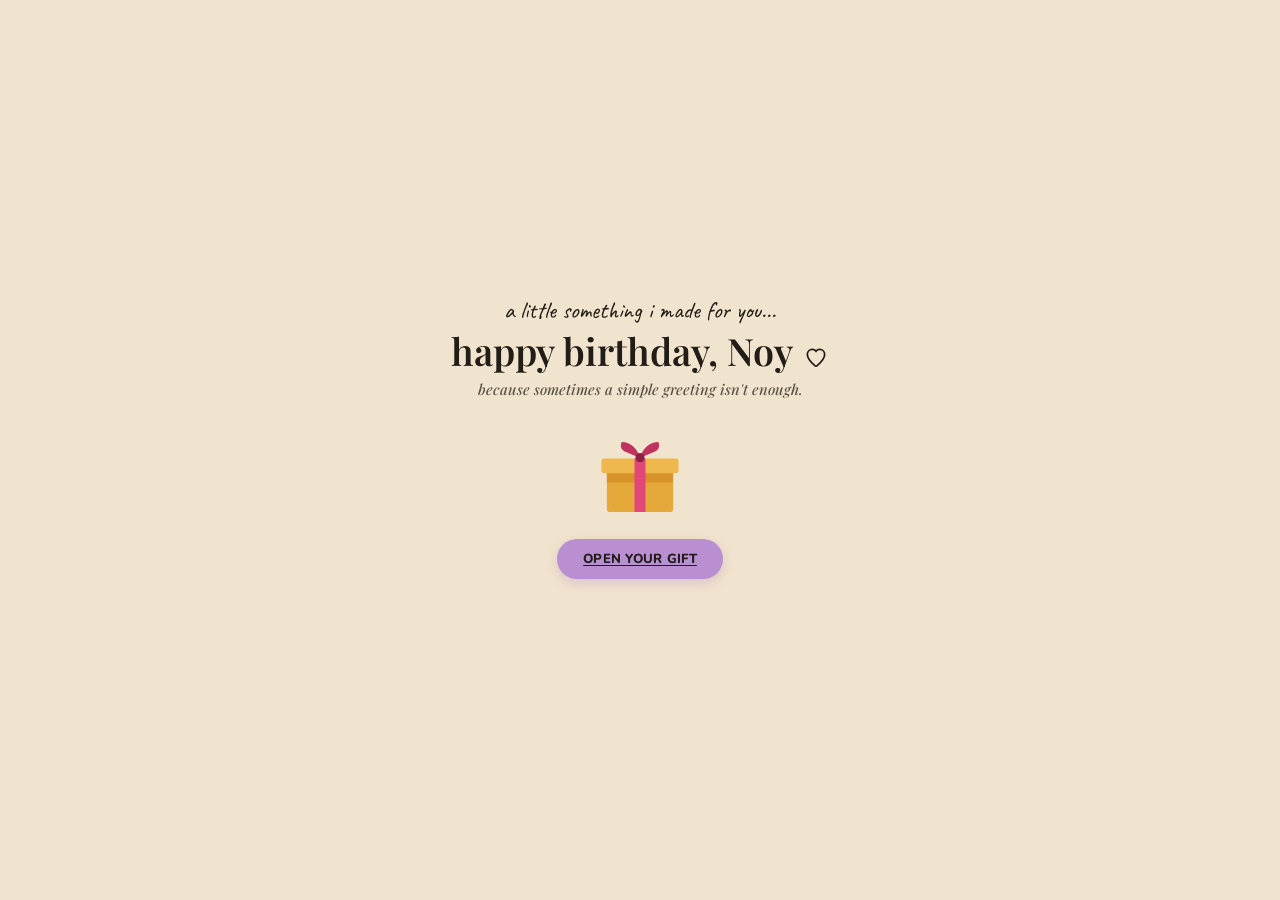
==== commit 1363d031: "Add files via upload" ====
--- a/index.html
+++ b/index.html
@@ -1,168 +1,137 @@
 <!DOCTYPE html>
 <html lang="en">
 <head>
-<meta charset="UTF-8">
-<meta name="viewport" content="width=device-width, initial-scale=1.0, maximum-scale=1.0">
-<title>happy 21st, noy 🕯️</title>
-<link rel="stylesheet" href="style.css">
+<meta charset="UTF-8" />
+<meta name="viewport" content="width=device-width, initial-scale=1.0, maximum-scale=1.0" />
+<title>happy birthday, Noy 🕯️</title>
+<link rel="stylesheet" href="style.css" />
 </head>
 <body>
 
-<div class="frame" id="frame">
-
-  <!-- ============ PAGE 1: LANDING — cake only ============ -->
-  <section class="page is-active" id="page-landing" data-page="landing">
-    <p class="landing-eyebrow">a little something i made for you…</p>
-    <h1 class="landing-title">happy 21st, noy <span class="heart">♡</span></h1>
-    <p class="landing-sub">because sometimes a simple greeting isn't enough.</p>
-    <button class="cake-tap-zone" id="landing-cake-btn" aria-label="Tap the cake to begin">
-      <div class="cake-wrap" id="landing-cake">
-        <!-- cake svg injected here by script.js (shared with finale) -->
-      </div>
-    </button>
-    <p class="prompt-text">tap the cake</p>
-  </section>
-
-  <!-- ============ PAGE 2: MENU ============ -->
-  <section class="page" id="page-menu" data-page="menu">
-    <div class="menu-header">
-      <h1 class="menu-title">a little world for you</h1>
-      <p class="menu-sub">there's a few things waiting for you…</p>
-    </div>
-    <div class="menu-grid">
-      <button class="menu-card" data-goto="photos">
-        <svg class="icon" viewBox="0 0 24 24" fill="none" stroke="currentColor" stroke-width="1.6"><rect x="3" y="5" width="18" height="15" rx="2"/><circle cx="8.5" cy="10.5" r="1.5"/><path d="M21 16l-5-5-9 9"/></svg>
-        <span class="label">Photos</span>
-      </button>
-      <button class="menu-card" data-goto="music">
-        <svg class="icon" viewBox="0 0 24 24" fill="none" stroke="currentColor" stroke-width="1.6"><path d="M9 18V5l12-2v13"/><circle cx="6" cy="18" r="3"/><circle cx="18" cy="16" r="3"/></svg>
-        <span class="label">Music</span>
-      </button>
-      <button class="menu-card" data-goto="video">
-        <svg class="icon" viewBox="0 0 24 24" fill="none" stroke="currentColor" stroke-width="1.6"><rect x="2" y="5" width="15" height="14" rx="2"/><path d="M17 10l5-3v10l-5-3"/></svg>
-        <span class="label">Video</span>
-      </button>
-      <button class="menu-card" data-goto="flowers">
-        <svg class="icon" viewBox="0 0 24 24" fill="none" stroke="currentColor" stroke-width="1.6"><circle cx="12" cy="8" r="3"/><circle cx="7" cy="13" r="3"/><circle cx="17" cy="13" r="3"/><path d="M12 21v-7"/></svg>
-        <span class="label">Flowers</span>
-      </button>
-      <button class="menu-card" data-goto="letter">
-        <svg class="icon" viewBox="0 0 24 24" fill="none" stroke="currentColor" stroke-width="1.6"><rect x="3" y="5" width="18" height="14" rx="2"/><path d="M3 6l9 7 9-7"/></svg>
-        <span class="label">Letter</span>
-      </button>
-      <button class="menu-card finale-card" data-goto="finale">
-        <svg class="icon" viewBox="0 0 24 24" fill="none" stroke="currentColor" stroke-width="1.6"><rect x="6" y="10" width="12" height="9" rx="1.5"/><path d="M9 10c0-2.2 1.3-4 3-4s3 1.8 3 4"/><path d="M12 4.5v1.5"/></svg>
-        <span class="label">Cake</span>
+  <!-- ============ LANDING ============ -->
+  <section id="view-landing" class="view is-active">
+    <div class="view-inner">
+      <p class="eyebrow">a little something i made for you...</p>
+      <h1 class="view-title">happy birthday, Noy
+        <svg class="heart" viewBox="0 0 24 24" fill="none" stroke="currentColor" stroke-width="1.6"><path d="M12 20.5c-.4 0-.8-.15-1.1-.45C7.6 17.1 4 13.6 4 9.7 4 7 6.1 5 8.6 5c1.4 0 2.7.65 3.4 1.7C12.7 5.65 14 5 15.4 5 17.9 5 20 7 20 9.7c0 3.9-3.6 7.4-6.9 10.35-.3.3-.7.45-1.1.45Z"/></svg>
+      </h1>
+      <p class="view-subtitle italic">because sometimes a simple greeting isn't enough.</p>
+      <button class="gift-box-btn" id="btn-open-gift" aria-label="Open your gift">
+        <svg viewBox="0 0 100 100" xmlns="http://www.w3.org/2000/svg">
+          <rect x="14" y="42" width="72" height="46" rx="3" fill="#E5A93B"/>
+          <rect x="14" y="42" width="72" height="14" fill="#D9922A"/>
+          <rect x="8" y="30" width="84" height="16" rx="3" fill="#EEB84E"/>
+          <rect x="44" y="30" width="12" height="58" fill="#E2477A"/>
+          <rect x="8" y="30" width="84" height="16" fill="none"/>
+          <path d="M50 30 C 38 22, 26 24, 30 12 C 40 12, 48 20, 50 30 Z" fill="#C0335F"/>
+          <path d="M50 30 C 62 22, 74 24, 70 12 C 60 12, 52 20, 50 30 Z" fill="#C0335F"/>
+          <circle cx="50" cy="29" r="5" fill="#8C2049"/>
+        </svg>
+        <span class="pill-btn">OPEN YOUR GIFT</span>
       </button>
     </div>
   </section>
 
-  <!-- ============ PAGE 3: PHOTOS ============ -->
-  <section class="page" id="page-photos" data-page="photos">
-    <div class="subpage-header">
-      <button class="back-btn" data-back aria-label="Back to menu">
-        <svg width="18" height="18" viewBox="0 0 24 24" fill="none" stroke="currentColor" stroke-width="2"><path d="M15 18l-6-6 6-6"/></svg>
+  <!-- ============ MENU ============ -->
+  <section id="view-menu" class="view">
+    <div class="view-inner">
+      <h2 class="view-title">a little world for you</h2>
+      <p class="view-subtitle italic">there's a few things waiting for you...</p>
+      <div class="icon-grid">
+        <button class="icon-card" data-goto="photos" aria-label="Photos">
+          <svg viewBox="0 0 24 24" fill="none" stroke="currentColor" stroke-width="1.4" stroke-linecap="round" stroke-linejoin="round">
+            <path d="M4 8.5h2.4L8 6h8l1.6 2.5H20a1 1 0 0 1 1 1V18a1 1 0 0 1-1 1H4a1 1 0 0 1-1-1V9.5a1 1 0 0 1 1-1Z"/>
+            <circle cx="12" cy="13.2" r="3.6"/>
+            <circle cx="17.3" cy="10.2" r="0.6" fill="currentColor" stroke="none"/>
+          </svg>
+        </button>
+        <button class="icon-card" data-goto="music" aria-label="Music">
+          <svg viewBox="0 0 24 24" fill="none" stroke="currentColor" stroke-width="1.4" stroke-linecap="round" stroke-linejoin="round">
+            <path d="M10 17V5.8l9-1.6v11"/>
+            <circle cx="7.5" cy="17.3" r="2.4"/>
+            <circle cx="16.5" cy="15.4" r="2.4"/>
+            <path d="M19 3.2l1.3.9M20.4 5.3l.9 1.6M4.5 7.5l1.2.7M3.6 9.6l1.6.4" opacity=".75"/>
+          </svg>
+        </button>
+        <button class="icon-card" data-goto="flowers" aria-label="Flowers">
+          <svg viewBox="0 0 24 24" fill="none" stroke="currentColor" stroke-width="1.3" stroke-linecap="round" stroke-linejoin="round">
+            <circle cx="8.2" cy="8.5" r="2.1"/><circle cx="13.4" cy="6.7" r="2.1"/><circle cx="17.2" cy="10.6" r="2.1"/>
+            <circle cx="6.4" cy="12.8" r="2.1"/><circle cx="11.6" cy="11.6" r="2.2"/>
+            <path d="M11.6 13.8c-1.5 3-3.1 5.2-4.6 6.6M11.6 13.8c.8 3 1.6 5.4 2.6 6.9M11.6 13.8c2 2 4 3.6 6.2 4.6" opacity=".8"/>
+          </svg>
+        </button>
+        <button class="icon-card" data-goto="finale" aria-label="Cake">
+          <svg viewBox="0 0 24 24" fill="none" stroke="currentColor" stroke-width="1.4" stroke-linecap="round" stroke-linejoin="round">
+            <path d="M12 2.3c0 1.4-1.5 1.9-1.5 3.3a1.5 1.5 0 0 0 3 0c0-1.4-1.5-1.9-1.5-3.3Z"/>
+            <path d="M5.5 20.5v-6.7a6.5 6.5 0 0 1 13 0v6.7"/>
+            <path d="M4 20.5h16"/>
+            <path d="M8.5 16.5c1-.8 1.6-.8 3 0s2 .8 3 0" opacity=".8"/>
+          </svg>
+        </button>
+      </div>
+      <button class="back-link" data-goto="landing">
+        <svg viewBox="0 0 24 24" fill="none" stroke="currentColor" stroke-width="2"><path d="M14 6l-6 6 6 6"/></svg>
+        back
       </button>
-      <h2 class="subpage-title">Photos</h2>
-    </div>
-    <div class="subpage-body">
-      <p class="subpage-note">our memories, a collection of little moments i never want to forget.</p>
-      <div class="photo-grid" id="photo-grid"></div>
     </div>
   </section>
 
-  <!-- ============ PAGE 4: MUSIC ============ -->
-  <section class="page" id="page-music" data-page="music">
-    <div class="subpage-header">
-      <button class="back-btn" data-back aria-label="Back to menu">
-        <svg width="18" height="18" viewBox="0 0 24 24" fill="none" stroke="currentColor" stroke-width="2"><path d="M15 18l-6-6 6-6"/></svg>
+  <!-- ============ PHOTOS ============ -->
+  <section id="view-photos" class="view">
+    <div class="view-inner">
+      <p class="photos-caption">our memories, a collection of little moments i never want to forget.</p>
+      <div class="photo-feed" id="photo-feed"></div>
+      <button class="back-link" data-goto="menu" style="position:static; margin-top:22px; align-self:flex-end;">
+        <svg viewBox="0 0 24 24" fill="none" stroke="currentColor" stroke-width="2"><path d="M14 6l-6 6 6 6"/></svg>
+        back
       </button>
-      <h2 class="subpage-title">Music</h2>
-    </div>
-    <div class="subpage-body">
-      <div class="music-featured">
-        <p class="music-featured-label">featured track</p>
-        <p class="music-featured-title" id="featured-title"></p>
-        <p class="music-featured-artist" id="featured-artist"></p>
-        <div id="featured-embed-slot"></div>
-      </div>
-      <ul class="tracklist" id="tracklist"></ul>
     </div>
   </section>
 
-  <!-- ============ PAGE 5: VIDEO ============ -->
-  <section class="page" id="page-video" data-page="video">
-    <div class="subpage-header">
-      <button class="back-btn" data-back aria-label="Back to menu">
-        <svg width="18" height="18" viewBox="0 0 24 24" fill="none" stroke="currentColor" stroke-width="2"><path d="M15 18l-6-6 6-6"/></svg>
+  <!-- ============ MUSIC ============ -->
+  <section id="view-music" class="view">
+    <div class="view-inner">
+      <p class="eyebrow">if our friendship were a song...</p>
+      <div class="music-card" id="music-card"></div>
+      <button class="back-link" data-goto="menu" style="position:static; margin-top:22px; align-self:flex-end;">
+        <svg viewBox="0 0 24 24" fill="none" stroke="currentColor" stroke-width="2"><path d="M14 6l-6 6 6 6"/></svg>
+        back
       </button>
-      <h2 class="subpage-title">Video</h2>
-    </div>
-    <div class="subpage-body">
-      <div class="video-wrap" id="video-wrap"></div>
     </div>
   </section>
 
-  <!-- ============ PAGE 6: FLOWERS ============ -->
-  <section class="page" id="page-flowers" data-page="flowers">
-    <div class="subpage-header">
-      <button class="back-btn" data-back aria-label="Back to menu">
-        <svg width="18" height="18" viewBox="0 0 24 24" fill="none" stroke="currentColor" stroke-width="2"><path d="M15 18l-6-6 6-6"/></svg>
+  <!-- ============ FLOWERS ============ -->
+  <section id="view-flowers" class="view">
+    <div class="view-inner">
+      <p class="eyebrow">things i want you to know</p>
+      <div class="quote-stack" id="quote-stack"></div>
+      <div class="bouquet-wrap" id="bouquet-wrap"></div>
+      <button class="back-link" data-goto="menu" style="position:static; margin-top:16px; align-self:flex-end;">
+        <svg viewBox="0 0 24 24" fill="none" stroke="currentColor" stroke-width="2"><path d="M14 6l-6 6 6 6"/></svg>
+        back
       </button>
-      <h2 class="subpage-title">Flowers</h2>
-    </div>
-    <div class="subpage-body">
-      <div class="bouquet-stage" id="bouquet-stage"></div>
-      <div id="flower-notes"></div>
     </div>
   </section>
 
-  <!-- ============ PAGE 7: LETTER ============ -->
-  <section class="page" id="page-letter" data-page="letter">
-    <div class="subpage-header">
-      <button class="back-btn" data-back aria-label="Back to menu">
-        <svg width="18" height="18" viewBox="0 0 24 24" fill="none" stroke="currentColor" stroke-width="2"><path d="M15 18l-6-6 6-6"/></svg>
+  <!-- ============ FINALE: cake + letter ============ -->
+  <section id="view-finale" class="view">
+    <div class="view-inner">
+      <p class="eyebrow" id="finale-hint">make a wish</p>
+      <div class="cake-card" id="cake-card"></div>
+      <div class="letter-card" id="letter-card" style="display:none;">
+        <p class="letter-body" id="letter-body"></p>
+      </div>
+      <button class="back-link" data-goto="menu" style="position:static; margin-top:18px; align-self:flex-end;">
+        <svg viewBox="0 0 24 24" fill="none" stroke="currentColor" stroke-width="2"><path d="M14 6l-6 6 6 6"/></svg>
+        back
       </button>
-      <h2 class="subpage-title">The Letter</h2>
-    </div>
-    <div class="subpage-body">
-      <p class="letter-body" id="letter-body">Loading the letter…</p>
     </div>
   </section>
 
-  <!-- ============ PAGE 8: FINALE ============ -->
-  <section class="page" id="page-finale" data-page="finale">
-    <div class="subpage-header" style="border-bottom:none;">
-      <button class="back-btn" data-back aria-label="Back to menu">
-        <svg width="18" height="18" viewBox="0 0 24 24" fill="none" stroke="currentColor" stroke-width="2"><path d="M15 18l-6-6 6-6"/></svg>
-      </button>
-    </div>
-    <div class="finale-stage">
-      <div class="finale-cake-slot" id="finale-cake-slot">
-        <button class="cake-tap-zone" id="finale-cake-btn" aria-label="Blow out the candle">
-          <div class="cake-wrap" id="finale-cake"></div>
-        </button>
-      </div>
-      <div class="finale-message" id="finale-message">
-        <p class="finale-message-title">happy birthday, noy</p>
-        <p class="finale-message-body" id="finale-message-body"></p>
-      </div>
-    </div>
-    <p class="finale-hint" id="finale-hint">tap the candle to blow it out</p>
-    <audio id="hbd-audio" preload="none"></audio>
-  </section>
+  <audio id="hbd-audio" preload="none"></audio>
+  <audio id="feature-audio" preload="none"></audio>
 
-</div>
-
-<!-- Lightbox for photo enlarge -->
-<div class="lightbox" id="lightbox">
-  <button class="lightbox-close" id="lightbox-close" aria-label="Close">
-    <svg width="20" height="20" viewBox="0 0 24 24" fill="none" stroke="white" stroke-width="2"><path d="M18 6L6 18M6 6l12 12"/></svg>
-  </button>
-  <img id="lightbox-img" src="" alt="">
-</div>
-
-<script src="assets/media.js"></script>
-<script src="script.js"></script>
+  <script src="assets/media.js"></script>
+  <script src="script.js"></script>
 </body>
 </html>
--- a/style.css
+++ b/style.css
@@ -1,31 +1,35 @@
 /* ============================================================
    Noy's 21st — style.css
-   Palette:  cream #F3E8D2 | cream-light #FBF4E3 | backdrop #EDEAE3
-             ink #1E1B16 | ink-soft #6E6759 | rose (single accent) #D98C86
-   Type:     "Playfair Display" (serif headlines/eyebrow) + "Inter" (ui/sans)
+   Matches Jia's Canva Sites design: warm cream, serif + handwritten
+   type pairing, purple pill buttons, blush cards, full-page sections.
    ============================================================ */
 
-@import url('https://fonts.googleapis.com/css2?family=Playfair+Display:ital,wght@0,500;0,600;0,700;1,500;1,600&family=Inter:wght@400;500;600&display=swap');
+@import url('https://fonts.googleapis.com/css2?family=Playfair+Display:wght@500;600;700&family=Caveat:wght@500;600;700&family=Nunito:wght@400;600;700;800&display=swap');
 
 :root {
-  --cream: #F3E8D2;
-  --cream-light: #FBF4E3;
-  --page: #EDEAE3;
-  --ink: #1E1B16;
-  --ink-soft: #6E6759;
-  --rose: #D98C86;
-  --rose-soft: #E9C6C2;
-  --leaf: #8FA37E;
-  --card: #F3E8D2;
-  --wrap: #FBF4E3;
-  --wrap-line: #1E1B16;
-  --accent-deep: #D98C86;
+  --cream: #F1E4CE;
+  --cream-light: #F8F0E1;
+  --ink: #221D17;
+  --ink-soft: #5B5347;
+
+  --blush: #FBD9D9;
+  --rose-card: #FADCD3;
+  --lavender: #B98FD1;
+  --lavender-deep: #9A6CB8;
+  --candle-btn: #C08B85;
+
+  --leaf: #5C7A4E;
+  --rose-red: #B23A3A;
+  --rose-red-deep: #8C2A2A;
+  --kraft: #D8B888;
+  --kraft-line: #8A6A3E;
+
+  --serif: 'Playfair Display', Georgia, serif;
+  --hand: 'Caveat', cursive;
+  --sans: 'Nunito', -apple-system, BlinkMacSystemFont, sans-serif;
 
   --ease: cubic-bezier(0.22, 0.61, 0.36, 1);
   --ease-slow: cubic-bezier(0.16, 0.84, 0.44, 1);
-
-  --serif: 'Playfair Display', Georgia, serif;
-  --sans: 'Inter', -apple-system, BlinkMacSystemFont, sans-serif;
 }
 
 * { box-sizing: border-box; }
@@ -33,144 +37,341 @@
 html, body {
   margin: 0;
   padding: 0;
-  height: 100%;
-  font-family: var(--sans);
-  color: var(--ink);
-  background: var(--page);
-}
-
-body {
-  min-height: 100vh;
-  display: flex;
-  align-items: center;
-  justify-content: center;
-  overflow: hidden;
-  background: var(--page);
-}
+  background: var(--cream);
+  color: var(--ink);
+  font-family: var(--sans);
+}
+
+body { min-height: 100vh; overflow-x: hidden; }
 
 @media (prefers-reduced-motion: reduce) {
   *, *::before, *::after {
     animation-duration: 0.001ms !important;
     animation-iteration-count: 1 !important;
     transition-duration: 0.001ms !important;
-    scroll-behavior: auto !important;
   }
 }
 
 button, a { font-family: inherit; }
-button:focus-visible, a:focus-visible, [tabindex]:focus-visible {
-  outline: 2px solid var(--ink);
-  outline-offset: 3px;
-  border-radius: 4px;
-}
-
-/* ---------------- Frame: a landscape "keepsake card" everything lives in ---------------- */
-
-.frame {
+button:focus-visible, a:focus-visible { outline: 2px solid var(--lavender-deep); outline-offset: 3px; }
+
+/* ---------------- View sections: one full-height "page" at a time ---------------- */
+
+.view {
+  display: none;
+  min-height: 100dvh;
+  width: 100%;
+  flex-direction: column;
+  align-items: center;
+  justify-content: center;
+  padding: 48px 24px 64px;
   position: relative;
-  width: min(640px, 94vw);
-  aspect-ratio: 16 / 10;
-  max-height: 92vh;
-  background: var(--cream);
-  border-radius: 18px;
-  box-shadow:
-    0 1px 2px rgba(30, 27, 22, 0.06),
-    0 20px 44px rgba(30, 27, 22, 0.16);
-  overflow: hidden;
-  isolation: isolate;
-}
-
-.page {
-  position: absolute;
-  inset: 0;
-  display: flex;
-  flex-direction: column;
   opacity: 0;
-  visibility: hidden;
-  pointer-events: none;
-  transform: translateX(24px);
-  transition: opacity 480ms var(--ease-slow), transform 480ms var(--ease-slow), visibility 0s linear 480ms;
-}
-
-.page.is-active {
-  opacity: 1;
-  visibility: visible;
-  pointer-events: auto;
-  transform: translateX(0);
-  transition: opacity 480ms var(--ease-slow), transform 480ms var(--ease-slow), visibility 0s linear 0s;
-}
-
-.page.is-leaving {
-  transform: translateX(-24px);
-}
-
-/* ---------------- Landing ---------------- */
-
-#page-landing {
-  align-items: center;
-  justify-content: center;
+  animation: view-in 520ms var(--ease-slow) forwards;
+}
+
+.view.is-active { display: flex; }
+
+@keyframes view-in {
+  from { opacity: 0; transform: translateY(10px); }
+  to   { opacity: 1; transform: translateY(0); }
+}
+
+.view-inner {
+  width: 100%;
+  max-width: 420px;
+  display: flex;
+  flex-direction: column;
+  align-items: center;
   text-align: center;
-  gap: 10px;
-  padding: 16px;
-  background: var(--cream);
-}
-
-.landing-eyebrow {
+}
+
+.eyebrow {
+  font-family: var(--hand);
+  font-size: 1.5rem;
+  color: var(--ink);
+  margin: 0 0 4px;
+}
+
+.view-title {
+  font-family: var(--serif);
+  font-weight: 600;
+  font-size: 2.2rem;
+  margin: 0 0 6px;
+  line-height: 1.15;
+}
+
+.view-subtitle {
+  font-family: var(--sans);
+  font-weight: 700;
+  font-size: 0.92rem;
+  color: var(--ink);
+  margin: 0 0 22px;
+}
+.view-subtitle.italic {
   font-family: var(--serif);
   font-style: italic;
   font-weight: 500;
+  color: var(--ink-soft);
+}
+
+.pill-btn {
+  display: inline-block;
+  background: var(--lavender);
+  color: var(--ink);
+  font-family: var(--sans);
+  font-weight: 800;
+  font-size: 0.82rem;
+  letter-spacing: 0.02em;
+  text-decoration: underline;
+  text-underline-offset: 2px;
+  border: none;
+  border-radius: 999px;
+  padding: 11px 26px;
+  cursor: pointer;
+  transition: transform 200ms var(--ease), box-shadow 200ms var(--ease);
+  box-shadow: 0 4px 12px rgba(154, 108, 184, 0.28);
+}
+.pill-btn:hover { transform: translateY(-2px); box-shadow: 0 8px 18px rgba(154, 108, 184, 0.36); }
+.pill-btn.is-candle { background: var(--candle-btn); box-shadow: 0 4px 12px rgba(192, 139, 133, 0.32); }
+
+.back-link {
+  position: absolute;
+  right: 24px;
+  bottom: 22px;
+  font-family: var(--sans);
+  font-weight: 700;
+  font-size: 0.86rem;
+  color: var(--ink);
+  text-decoration: underline;
+  text-underline-offset: 2px;
+  background: none;
+  border: none;
+  cursor: pointer;
+  display: inline-flex;
+  align-items: center;
+  gap: 5px;
+}
+.back-link svg { width: 16px; height: 16px; }
+
+/* ---------------- Landing: gift box ---------------- */
+
+#view-landing .view-title { font-size: 2.35rem; }
+#view-landing .heart { width: 26px; height: 26px; display: inline-block; vertical-align: -4px; margin-left: 2px; }
+
+.gift-box-btn {
+  background: none;
+  border: none;
+  cursor: pointer;
+  padding: 10px;
+  display: flex;
+  flex-direction: column;
+  align-items: center;
+  gap: 16px;
+}
+.gift-box-btn svg { width: 92px; height: 92px; transition: transform 260ms var(--ease); }
+.gift-box-btn:hover svg { transform: translateY(-3px) rotate(-2deg); }
+
+/* ---------------- Menu ---------------- */
+
+#view-menu .view-title { font-size: 1.85rem; margin-bottom: 2px; }
+#view-menu .view-subtitle.italic { margin-bottom: 26px; }
+
+.icon-grid {
+  display: grid;
+  grid-template-columns: repeat(2, 1fr);
+  gap: 14px;
+  width: 100%;
+}
+
+.icon-card {
+  aspect-ratio: 1 / 1;
+  background: var(--cream-light);
+  border: none;
+  border-radius: 14px;
+  display: flex;
+  align-items: center;
+  justify-content: center;
+  cursor: pointer;
+  box-shadow: 0 3px 10px rgba(34, 29, 23, 0.08);
+  transition: transform 200ms var(--ease), box-shadow 200ms var(--ease);
+}
+.icon-card:hover { transform: translateY(-3px); box-shadow: 0 10px 20px rgba(34, 29, 23, 0.14); }
+.icon-card svg { width: 56%; height: 56%; color: var(--ink); }
+
+/* ---------------- Photos: vertical feed ---------------- */
+
+#view-photos { justify-content: flex-start; padding-top: 40px; }
+#view-photos .view-inner { max-width: 460px; }
+
+.photos-caption {
+  font-family: var(--sans);
+  font-weight: 700;
   font-size: 0.95rem;
+  margin: 0 0 18px;
+  text-align: left;
+  width: 100%;
+}
+
+.photo-feed {
+  display: flex;
+  flex-direction: column;
+  gap: 18px;
+  width: 100%;
+}
+
+.photo-feed img {
+  display: block;
+  width: 100%;
+  height: auto;
+  border-radius: 10px;
+  box-shadow: 0 6px 16px rgba(34, 29, 23, 0.16);
+}
+
+.photo-fallback {
+  width: 100%;
+  aspect-ratio: 4 / 3;
+  border-radius: 10px;
+  background: var(--cream-light);
+  display: flex;
+  align-items: center;
+  justify-content: center;
+  font-family: var(--hand);
+  font-size: 1.1rem;
   color: var(--ink-soft);
 }
 
-.landing-title {
+/* ---------------- Music: pink player card ---------------- */
+
+.music-card {
+  width: 100%;
+  background: var(--blush);
+  border-radius: 16px;
+  padding: 26px 22px 20px;
+  display: flex;
+  flex-direction: column;
+  align-items: center;
+  box-shadow: 0 8px 22px rgba(34, 29, 23, 0.10);
+}
+
+.scrubber {
+  width: 100%;
+  display: flex;
+  align-items: center;
+  margin-bottom: 6px;
+  cursor: pointer;
+}
+.scrubber input[type="range"] {
+  width: 100%;
+  accent-color: var(--ink);
+}
+
+.player-controls {
+  display: flex;
+  align-items: center;
+  justify-content: center;
+  gap: 22px;
+  margin: 10px 0 14px;
+}
+
+.player-controls button {
+  background: none;
+  border: none;
+  cursor: pointer;
+  color: var(--ink);
+  display: flex;
+  align-items: center;
+  justify-content: center;
+}
+.player-controls svg { width: 22px; height: 22px; }
+
+.play-btn {
+  width: 52px;
+  height: 52px;
+  border-radius: 50%;
+  background: var(--ink) !important;
+  color: var(--blush) !important;
+}
+.play-btn svg { width: 22px; height: 22px; }
+
+.music-title {
   font-family: var(--serif);
   font-weight: 600;
-  font-size: 1.6rem;
+  font-size: 1.2rem;
   margin: 0;
-  color: var(--ink);
-}
-
-.landing-title .heart { color: var(--rose); margin-left: 4px; }
-
-.landing-sub {
-  font-size: 0.78rem;
+}
+.music-artist {
+  font-family: var(--sans);
+  font-size: 0.82rem;
   color: var(--ink-soft);
-  margin: 0 0 4px;
-}
-
-.cake-tap-zone {
-  background: none;
-  border: none;
-  cursor: pointer;
-  padding: 6px;
-  border-radius: 18px;
-}
-
-.prompt-text {
-  font-family: var(--sans);
-  font-size: 0.72rem;
-  font-weight: 600;
-  letter-spacing: 0.06em;
-  color: var(--ink);
-  border: 1px solid var(--rose);
-  border-radius: 999px;
-  padding: 8px 20px;
-  animation: pulse 2.6s ease-in-out infinite;
-}
-
-@keyframes pulse {
-  0%, 100% { opacity: 0.6; }
-  50% { opacity: 1; }
-}
-
-/* ---------------- Cake SVG (shared: landing + finale) ---------------- */
+  margin: 2px 0 0;
+}
+
+.tracklist {
+  list-style: none;
+  margin: 18px 0 0;
+  padding: 0;
+  width: 100%;
+}
+.tracklist li {
+  display: flex;
+  justify-content: space-between;
+  padding: 8px 2px;
+  border-bottom: 1px dashed rgba(34,29,23,0.15);
+  font-size: 0.84rem;
+  text-align: left;
+}
+.tracklist .t-title { font-weight: 700; }
+.tracklist .t-artist { color: var(--ink-soft); }
+
+/* ---------------- Flowers: quote pills + rose bouquet ---------------- */
+
+.quote-stack {
+  display: flex;
+  flex-direction: column;
+  align-items: flex-start;
+  gap: 10px;
+  width: 100%;
+  margin-bottom: 20px;
+}
+
+.quote-pill {
+  background: var(--lavender);
+  color: var(--ink);
+  font-family: var(--sans);
+  font-weight: 700;
+  font-size: 0.9rem;
+  border-radius: 4px;
+  padding: 10px 16px;
+  opacity: 0;
+  transform: translateY(8px);
+}
+.quote-pill.is-shown {
+  animation: quote-in 520ms var(--ease-slow) forwards;
+}
+@keyframes quote-in {
+  to { opacity: 1; transform: translateY(0); }
+}
+
+.bouquet-wrap { width: 100%; display: flex; justify-content: center; margin-top: 4px; }
+.bouquet-wrap svg { width: min(300px, 82%); height: auto; }
+
+/* ---------------- Finale: cake + candle, then letter ---------------- */
+
+#view-finale .cake-card { margin-bottom: 8px; }
 
 .cake-wrap {
-  position: relative;
   width: 130px;
   height: 130px;
-  transition: transform 1100ms var(--ease-slow);
+  position: relative;
+}
+.cake-wrap svg { display: block; width: 100%; height: 100%; }
+
+.candle-tap {
+  background: none;
+  border: none;
+  cursor: pointer;
+  padding: 6px;
 }
 
 .flame {
@@ -183,427 +384,47 @@
 }
 .flame.is-out { animation: none; opacity: 0; transition: opacity 340ms var(--ease); }
 
-.smoke {
+.sparkle {
+  animation: sparkle-pulse 1.8s ease-in-out infinite;
+  transform-origin: center;
+}
+@keyframes sparkle-pulse {
+  0%, 100% { opacity: 0.55; transform: scale(0.9); }
+  50% { opacity: 1; transform: scale(1.05); }
+}
+
+.letter-card {
+  width: 100%;
+  background: var(--rose-card);
+  border-radius: 14px;
+  padding: 22px 20px;
+  margin-top: 18px;
+  text-align: left;
   opacity: 0;
-  transform: translateY(0) scale(0.6);
-}
-.smoke.is-active {
-  animation: smoke-rise 1400ms var(--ease-slow) forwards;
-}
-@keyframes smoke-rise {
-  0% { opacity: 0.5; transform: translateY(0) scale(0.6); }
-  100% { opacity: 0; transform: translateY(-30px) scale(1.4); }
-}
-
-/* ---------------- Menu page ---------------- */
-
-#page-menu {
-  padding: 16px 18px 14px;
-  gap: 8px;
-}
-
-.menu-header {
-  text-align: center;
-  padding-top: 2px;
-}
-
-.menu-title {
-  font-family: var(--serif);
-  font-weight: 600;
-  font-size: 1.15rem;
-  margin: 0;
-}
-
-.menu-sub {
-  font-family: var(--serif);
-  font-style: italic;
-  color: var(--ink-soft);
-  font-size: 0.78rem;
-  margin-top: 2px;
-}
-
-.menu-grid {
-  flex: 1;
-  display: grid;
-  grid-template-columns: repeat(3, 1fr);
-  grid-auto-rows: 1fr;
-  gap: 10px;
+  transform: translateY(14px);
+}
+.letter-card.is-in {
+  animation: letter-in 620ms var(--ease-slow) forwards;
+}
+@keyframes letter-in {
+  to { opacity: 1; transform: translateY(0); }
+}
+
+.letter-body {
+  font-family: var(--hand);
+  font-size: 1.28rem;
+  line-height: 1.5;
+  white-space: pre-wrap;
+  max-height: 46vh;
   overflow-y: auto;
-  padding-bottom: 2px;
-}
-
-.menu-card {
-  border: none;
-  cursor: pointer;
-  border-radius: 12px;
-  padding: 8px 6px;
-  display: flex;
-  flex-direction: column;
-  align-items: center;
-  justify-content: center;
-  gap: 6px;
-  background: var(--cream-light);
-  color: var(--ink);
-  text-align: center;
-  transition: transform 220ms var(--ease), box-shadow 220ms var(--ease);
-  box-shadow: 0 1px 2px rgba(30,27,22,0.05);
-}
-
-.menu-card:hover, .menu-card:focus-visible {
-  transform: translateY(-2px);
-  box-shadow: 0 8px 18px rgba(30, 27, 22, 0.14);
-}
-
-.menu-card .icon { width: 26px; height: 26px; color: var(--ink); }
-
-.menu-card .label {
-  font-family: var(--serif);
-  font-weight: 600;
-  font-size: 0.78rem;
-}
-
-.menu-card.finale-card .icon { color: var(--rose); }
-
-/* ---------------- Sub pages (photos/music/video/flowers/letter) ---------------- */
-
-.subpage-header {
-  display: flex;
-  align-items: center;
-  gap: 10px;
-  padding: 14px 16px 10px;
-  border-bottom: 1px solid rgba(30,27,22,0.10);
-  background: var(--cream);
-}
-
-.back-btn {
-  background: var(--cream-light);
-  border: none;
-  border-radius: 10px;
-  width: 30px;
-  height: 30px;
-  display: flex;
-  align-items: center;
-  justify-content: center;
-  cursor: pointer;
-  color: var(--ink);
-  flex-shrink: 0;
-  transition: background 200ms var(--ease), color 200ms var(--ease);
-}
-.back-btn:hover { background: var(--ink); color: var(--cream); }
-
-.subpage-title {
-  font-family: var(--serif);
-  font-weight: 600;
-  font-size: 1.02rem;
-  margin: 0;
-}
-
-.subpage-body {
-  flex: 1;
-  overflow-y: auto;
-  padding: 12px 16px 16px;
-  background: var(--cream);
-}
-
-.subpage-note {
-  font-family: var(--sans);
-  font-size: 0.72rem;
-  color: var(--ink-soft);
-  margin: 0 0 10px;
-}
-
-/* --- Photos --- */
-
-.photo-grid {
-  display: grid;
-  grid-template-columns: 1fr 1fr 1fr;
-  gap: 8px;
-}
-
-.photo-card {
-  position: relative;
-  border-radius: 6px;
-  overflow: hidden;
-  background: var(--cream-light);
-  border: 3px solid #fff;
-  box-shadow: 0 2px 8px rgba(30,27,22,0.14);
-  cursor: pointer;
-  transition: transform 200ms var(--ease);
-}
-.photo-card:nth-child(3n+1) { transform: rotate(-1.6deg); }
-.photo-card:nth-child(3n+2) { transform: rotate(1.2deg); }
-.photo-card:nth-child(3n)   { transform: rotate(-0.5deg); }
-.photo-card:hover, .photo-card:focus-visible { transform: scale(1.05) rotate(0deg); z-index: 2; }
-
-.photo-card img {
-  display: block;
-  width: 100%;
-  aspect-ratio: 4 / 5;
-  object-fit: cover;
-  background: var(--cream-light);
-}
-
-.photo-fallback {
-  display: flex;
-  align-items: center;
-  justify-content: center;
-  aspect-ratio: 4 / 5;
-  font-size: 0.68rem;
-  color: var(--ink-soft);
-  text-align: center;
-  padding: 6px;
-}
-
-.lightbox {
-  position: fixed;
-  inset: 0;
-  background: rgba(30, 27, 22, 0.88);
-  display: flex;
-  align-items: center;
-  justify-content: center;
-  z-index: 50;
-  opacity: 0;
-  pointer-events: none;
-  transition: opacity 260ms var(--ease);
-}
-.lightbox.is-open { opacity: 1; pointer-events: auto; }
-.lightbox img {
-  max-width: 88vw;
-  max-height: 82vh;
-  border-radius: 8px;
-  box-shadow: 0 20px 50px rgba(0,0,0,0.4);
-}
-.lightbox-close {
-  position: absolute;
-  top: 18px; right: 18px;
-  width: 40px; height: 40px;
-  border-radius: 50%;
-  background: rgba(255,255,255,0.14);
-  border: none;
-  color: #fff;
-  cursor: pointer;
-  display: flex; align-items: center; justify-content: center;
-}
-
-/* --- Music --- */
-
-.music-featured {
-  background: var(--cream-light);
-  border-radius: 12px;
-  padding: 12px;
-  margin-bottom: 12px;
-}
-.music-featured-label {
-  font-family: var(--serif); font-style: italic;
-  font-size: 0.72rem; color: var(--ink-soft); margin: 0 0 4px;
-}
-.music-featured-title { font-family: var(--serif); font-weight: 600; font-size: 1rem; margin: 0; }
-.music-featured-artist { color: var(--ink-soft); font-size: 0.78rem; margin: 2px 0 8px; }
-.music-embed { width: 100%; border-radius: 8px; border: none; min-height: 120px; background: #fff; }
-.music-embed-placeholder {
-  display: flex; align-items: center; justify-content: center;
-  min-height: 72px; border-radius: 8px; background: rgba(255,255,255,0.5);
-  color: var(--ink-soft); font-size: 0.75rem; text-align: center; padding: 8px;
-}
-
-.tracklist { list-style: none; margin: 0; padding: 0; }
-.tracklist li {
-  display: flex; align-items: center; gap: 10px;
-  padding: 8px 2px; border-bottom: 1px solid rgba(30,27,22,0.10);
-}
-.track-index { color: var(--ink-soft); font-size: 0.75rem; width: 16px; }
-.track-title { font-weight: 500; font-size: 0.85rem; }
-.track-artist { color: var(--ink-soft); font-size: 0.72rem; }
-
-/* --- Video --- */
-
-.video-wrap {
-  border-radius: 10px;
-  overflow: hidden;
-  background: var(--ink);
-  aspect-ratio: 16/9;
-}
-.video-wrap video { width: 100%; height: 100%; object-fit: cover; display: block; }
-.video-placeholder {
-  height: 100%; display: flex; align-items: center; justify-content: center;
-  color: var(--cream); text-align: center; padding: 16px; font-size: 0.78rem; opacity: 0.85;
-}
-
-/* --- Flowers: bouquet --- */
-
-.bouquet-stage {
-  display: flex;
-  justify-content: center;
-  margin: 2px 0 10px;
-}
-
-.bq-flower {
-  opacity: 0;
-  transform-origin: 50% 85%;
-  transform: translateY(10px) scale(0.35) rotate(var(--r, 0deg));
-}
-.bq-flower.is-bloomed {
-  animation: bq-bloom 780ms var(--ease-slow) forwards;
-}
-.bq-flower.is-swaying {
-  animation: bq-sway var(--sway-dur, 4200ms) ease-in-out infinite alternate;
-  animation-delay: var(--sway-delay, 0ms);
-}
-@keyframes bq-bloom {
-  0%   { opacity: 0; transform: translateY(10px) scale(0.35) rotate(var(--r, 0deg)); }
-  65%  { opacity: 1; transform: translateY(-2px) scale(1.08) rotate(var(--r, 0deg)); }
-  100% { opacity: 1; transform: translateY(0) scale(1) rotate(var(--r, 0deg)); }
-}
-@keyframes bq-sway {
-  0%   { transform: translateY(0) scale(1) rotate(calc(var(--r, 0deg) - 1.6deg)); }
-  100% { transform: translateY(-2px) scale(1) rotate(calc(var(--r, 0deg) + 1.6deg)); }
-}
-
-.bq-petal {
-  transform-origin: 50% 100%;
-  transform: scale(0);
-}
-.bq-flower.is-bloomed .bq-petal {
-  animation: petal-open 420ms var(--ease-slow) forwards;
-}
-@keyframes petal-open {
-  0%   { transform: scale(0); }
-  70%  { transform: scale(1.12); }
-  100% { transform: scale(1); }
-}
-
-.bq-leaf {
-  transform-origin: 50% 100%;
-  opacity: 0;
-  transform: scale(0.5) rotate(var(--lr, 0deg));
-}
-.bq-leaf.is-shown {
-  animation: leaf-in 600ms var(--ease-slow) forwards;
-}
-@keyframes leaf-in {
-  0%   { opacity: 0; transform: scale(0.5) rotate(var(--lr, 0deg)); }
-  100% { opacity: 1; transform: scale(1) rotate(var(--lr, 0deg)); }
-}
-
-.bq-wrap {
-  opacity: 0;
-  transform: translateY(8px);
-}
-.bq-wrap.is-shown {
-  animation: bloom-in 700ms var(--ease-slow) forwards;
-}
-@keyframes bloom-in {
-  0% { opacity: 0; transform: translateY(6px) scale(0.94); }
-  100% { opacity: 1; transform: translateY(0) scale(1); }
-}
-
-.flower-note {
-  background: var(--cream-light);
-  border-left: 2px solid var(--rose);
-  border-radius: 3px 8px 8px 3px;
-  padding: 8px 10px;
-  font-family: var(--serif);
-  font-style: italic;
-  font-size: 0.82rem;
-  color: var(--ink);
-  margin-bottom: 7px;
-  opacity: 0;
-  transform: translateY(6px);
-}
-.flower-note.is-shown {
-  animation: bloom-in 640ms var(--ease-slow) forwards;
-}
-
-/* --- Letter --- */
-
-.letter-body {
-  font-family: var(--serif);
-  font-size: 0.9rem;
-  line-height: 1.65;
-  white-space: pre-wrap;
-}
-
-/* ---------------- Finale ---------------- */
-
-#page-finale {
-  align-items: center;
-  justify-content: center;
-  position: relative;
-  background: var(--cream);
-  overflow: hidden;
-}
-
-.finale-stage {
-  position: relative;
-  width: 100%;
-  height: 100%;
-  display: flex;
-  align-items: center;
-  justify-content: center;
-}
-
-.finale-cake-slot {
-  position: absolute;
-  left: 50%;
-  top: 50%;
-  transform: translate(-50%, -50%);
-  transition: left 1000ms var(--ease-slow), top 1000ms var(--ease-slow);
-}
-
-.finale-cake-slot.is-shifted {
-  left: 26%;
-}
-
-.finale-message {
-  position: absolute;
-  right: -100%;
-  top: 50%;
-  transform: translateY(-50%);
-  width: 58%;
-  max-width: 280px;
-  background: var(--cream-light);
-  border-radius: 14px;
-  padding: 16px 16px;
-  box-shadow: 0 14px 32px rgba(30,27,22,0.18);
-  transition: right 900ms var(--ease-slow);
-}
-.finale-message.is-in {
-  right: 6%;
-}
-
-.finale-message-title {
-  font-family: var(--serif);
-  font-style: italic;
-  font-size: 0.95rem;
-  margin: 0 0 6px;
-  color: var(--rose);
-}
-.finale-message-body {
-  font-family: var(--serif);
-  font-size: 0.8rem;
-  line-height: 1.55;
-  white-space: pre-wrap;
-  max-height: 40vh;
-  overflow-y: auto;
-}
-
-.finale-hint {
-  position: absolute;
-  bottom: 14px;
-  left: 50%;
-  transform: translateX(-50%);
-  font-size: 0.7rem;
-  color: var(--ink-soft);
-  opacity: 0.8;
-}
-
-/* scrollbars, kept quiet */
-.subpage-body::-webkit-scrollbar, .menu-grid::-webkit-scrollbar, .finale-message-body::-webkit-scrollbar { width: 5px; }
-.subpage-body::-webkit-scrollbar-thumb, .menu-grid::-webkit-scrollbar-thumb, .finale-message-body::-webkit-scrollbar-thumb {
-  background: var(--rose-soft); border-radius: 10px;
-}
+}
+
+/* ---------------- misc / scrollbars ---------------- */
+
+.letter-body::-webkit-scrollbar { width: 5px; }
+.letter-body::-webkit-scrollbar-thumb { background: var(--lavender); border-radius: 10px; }
 
 @media (max-width: 380px) {
-  .frame { border-radius: 14px; }
-  .menu-title { font-size: 1.02rem; }
-}
+  .view-title { font-size: 1.9rem; }
+  #view-landing .view-title { font-size: 2rem; }
+}
